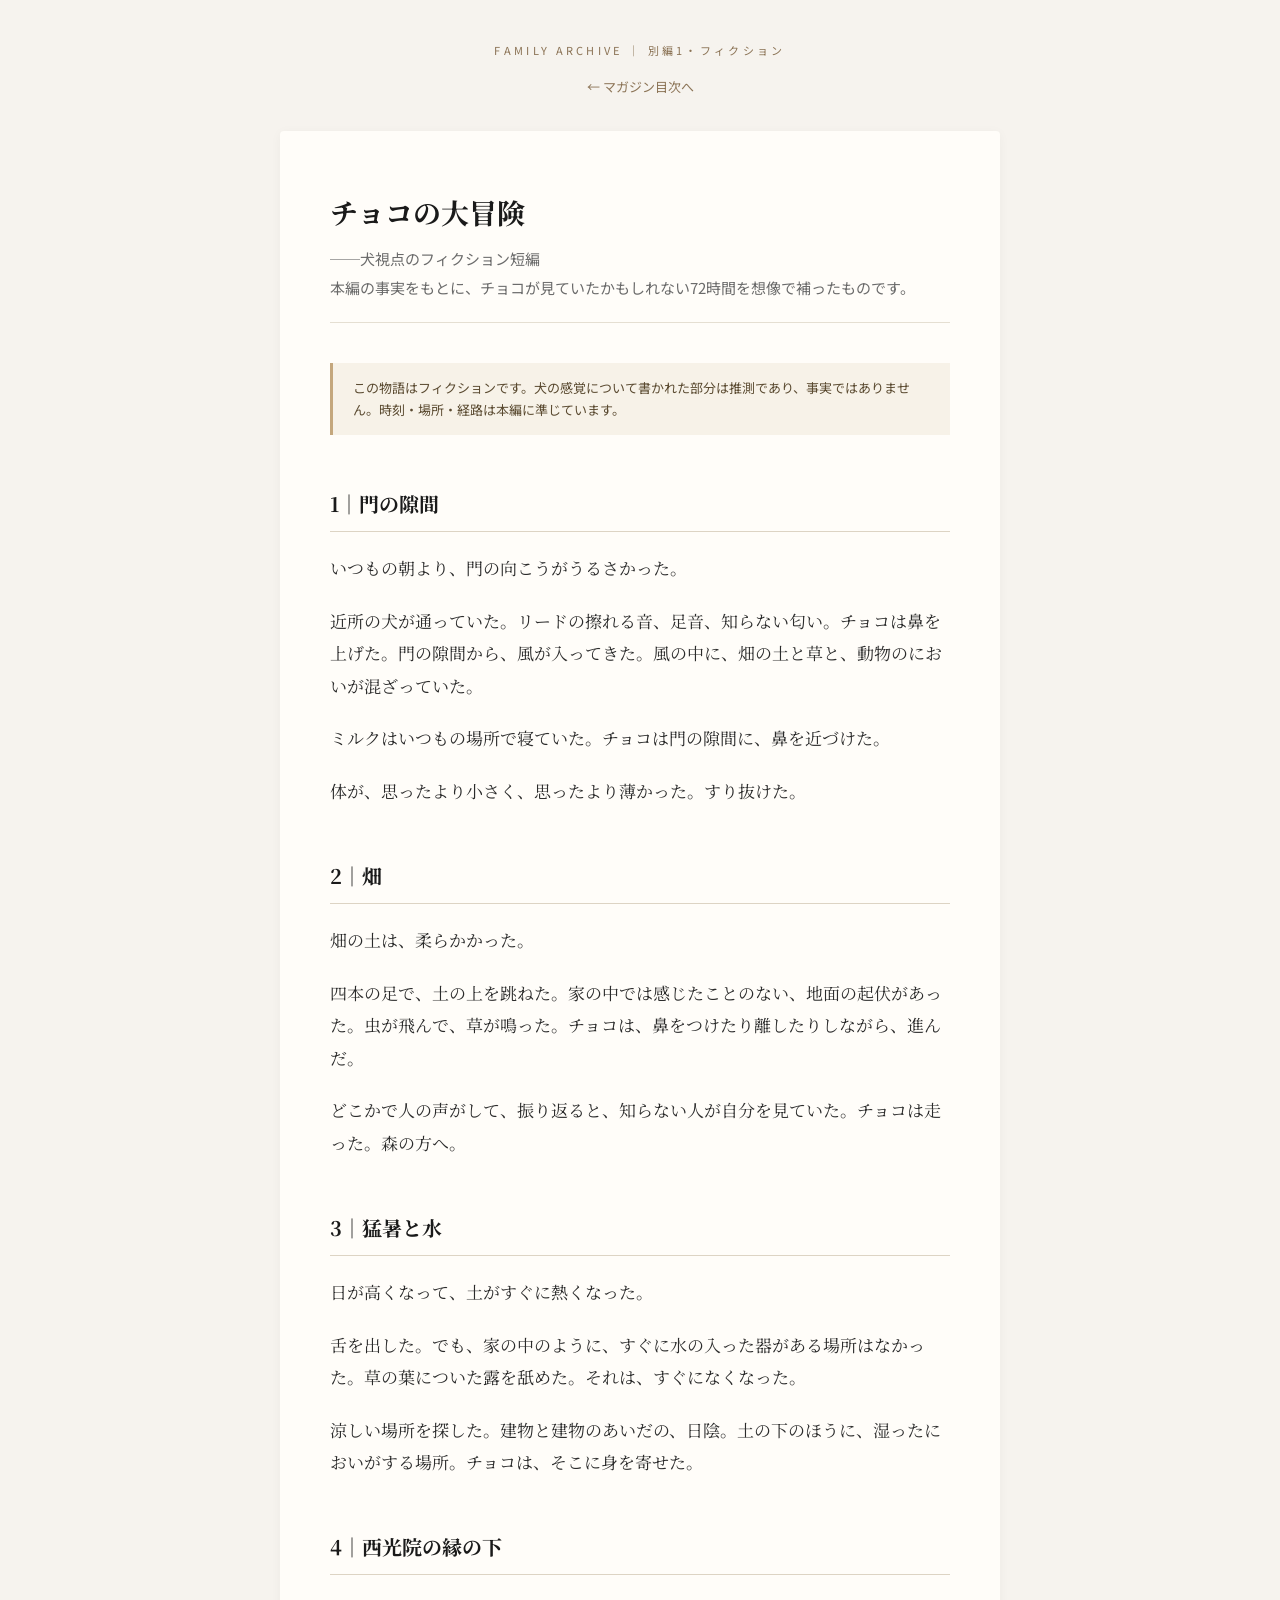
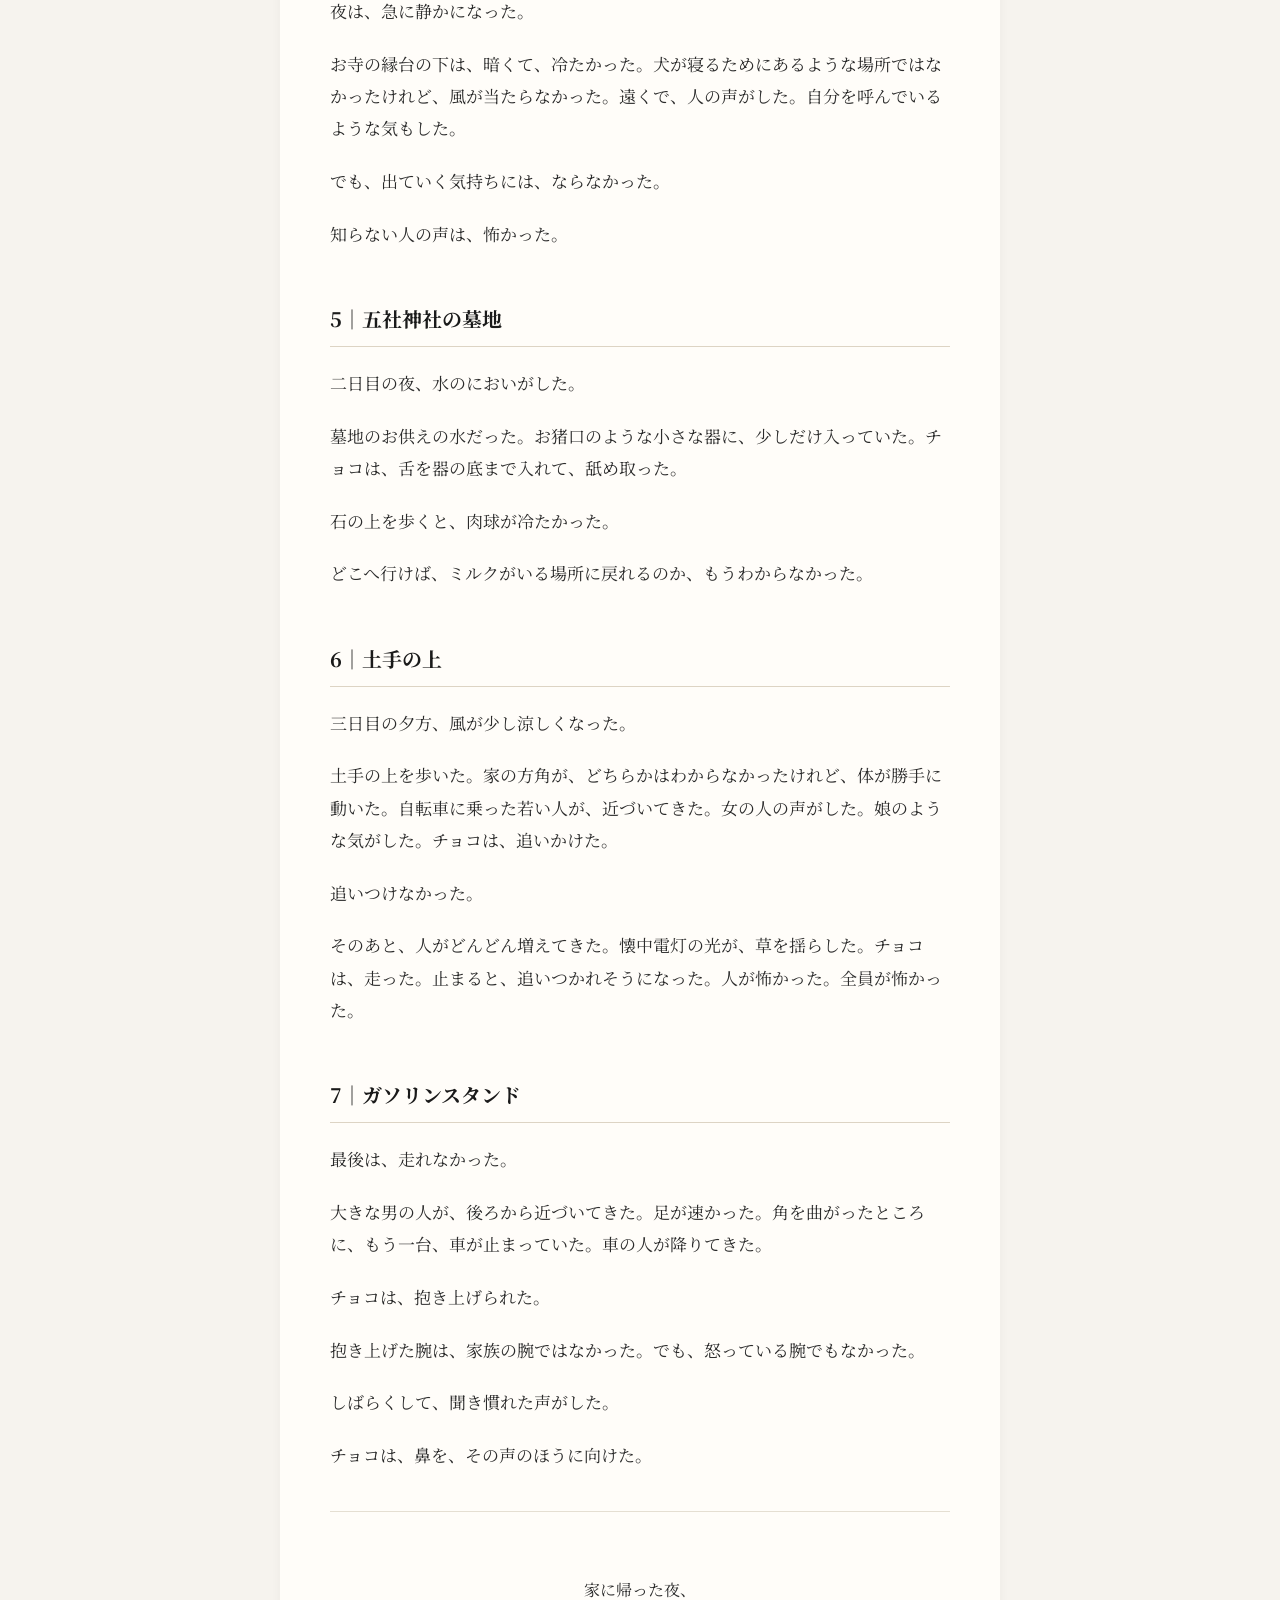
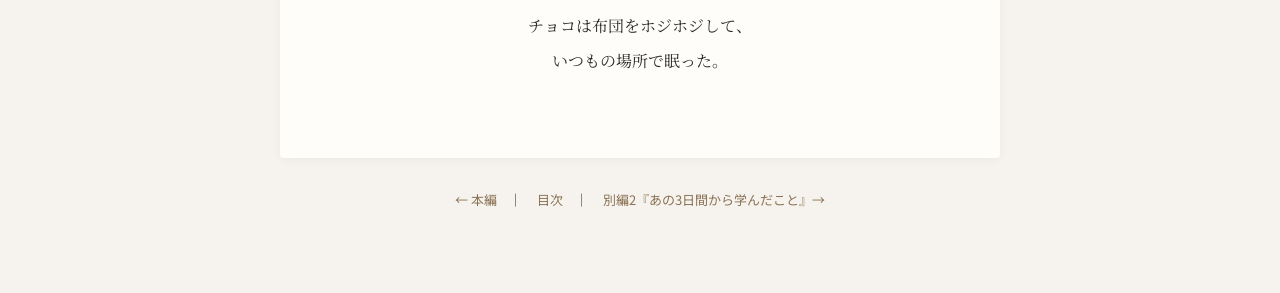
==== bouken.html @ 031d4447 "Initial: family archive site" ====
<!DOCTYPE html>
<html lang="ja">
<head>
<meta charset="UTF-8">
<meta name="viewport" content="width=device-width, initial-scale=1">
<meta name="robots" content="noindex, nofollow">
<title>別編1『チョコの大冒険』 | 家族限定アーカイブ</title>
<link rel="stylesheet" href="style.css">
</head>
<body>

<header class="site-header">
  <div class="tag">FAMILY ARCHIVE ｜ 別編1・フィクション</div>
  <a href="index.html">← マガジン目次へ</a>
</header>

<div class="container">
  <h1>チョコの大冒険</h1>
  <p class="subtitle">
    ──犬視点のフィクション短編<br>
    本編の事実をもとに、チョコが見ていたかもしれない72時間を想像で補ったものです。
  </p>

  <div class="note-box">
    この物語はフィクションです。犬の感覚について書かれた部分は推測であり、事実ではありません。時刻・場所・経路は本編に準じています。
  </div>

  <h2>1｜門の隙間</h2>
  <p>いつもの朝より、門の向こうがうるさかった。</p>
  <p>近所の犬が通っていた。リードの擦れる音、足音、知らない匂い。チョコは鼻を上げた。門の隙間から、風が入ってきた。風の中に、畑の土と草と、動物のにおいが混ざっていた。</p>
  <p>ミルクはいつもの場所で寝ていた。チョコは門の隙間に、鼻を近づけた。</p>
  <p>体が、思ったより小さく、思ったより薄かった。すり抜けた。</p>

  <h2>2｜畑</h2>
  <p>畑の土は、柔らかかった。</p>
  <p>四本の足で、土の上を跳ねた。家の中では感じたことのない、地面の起伏があった。虫が飛んで、草が鳴った。チョコは、鼻をつけたり離したりしながら、進んだ。</p>
  <p>どこかで人の声がして、振り返ると、知らない人が自分を見ていた。チョコは走った。森の方へ。</p>

  <h2>3｜猛暑と水</h2>
  <p>日が高くなって、土がすぐに熱くなった。</p>
  <p>舌を出した。でも、家の中のように、すぐに水の入った器がある場所はなかった。草の葉についた露を舐めた。それは、すぐになくなった。</p>
  <p>涼しい場所を探した。建物と建物のあいだの、日陰。土の下のほうに、湿ったにおいがする場所。チョコは、そこに身を寄せた。</p>

  <h2>4｜西光院の縁の下</h2>
  <p>夜は、急に静かになった。</p>
  <p>お寺の縁台の下は、暗くて、冷たかった。犬が寝るためにあるような場所ではなかったけれど、風が当たらなかった。遠くで、人の声がした。自分を呼んでいるような気もした。</p>
  <p>でも、出ていく気持ちには、ならなかった。</p>
  <p>知らない人の声は、怖かった。</p>

  <h2>5｜五社神社の墓地</h2>
  <p>二日目の夜、水のにおいがした。</p>
  <p>墓地のお供えの水だった。お猪口のような小さな器に、少しだけ入っていた。チョコは、舌を器の底まで入れて、舐め取った。</p>
  <p>石の上を歩くと、肉球が冷たかった。</p>
  <p>どこへ行けば、ミルクがいる場所に戻れるのか、もうわからなかった。</p>

  <h2>6｜土手の上</h2>
  <p>三日目の夕方、風が少し涼しくなった。</p>
  <p>土手の上を歩いた。家の方角が、どちらかはわからなかったけれど、体が勝手に動いた。自転車に乗った若い人が、近づいてきた。女の人の声がした。娘のような気がした。チョコは、追いかけた。</p>
  <p>追いつけなかった。</p>
  <p>そのあと、人がどんどん増えてきた。懐中電灯の光が、草を揺らした。チョコは、走った。止まると、追いつかれそうになった。人が怖かった。全員が怖かった。</p>

  <h2>7｜ガソリンスタンド</h2>
  <p>最後は、走れなかった。</p>
  <p>大きな男の人が、後ろから近づいてきた。足が速かった。角を曲がったところに、もう一台、車が止まっていた。車の人が降りてきた。</p>
  <p>チョコは、抱き上げられた。</p>
  <p>抱き上げた腕は、家族の腕ではなかった。でも、怒っている腕でもなかった。</p>
  <p>しばらくして、聞き慣れた声がした。</p>
  <p>チョコは、鼻を、その声のほうに向けた。</p>

  <hr>

  <div class="final-lines" style="font-size:16px; line-height:2.2;">
    家に帰った夜、<br>
    チョコは布団をホジホジして、<br>
    いつもの場所で眠った。
  </div>

</div>

<nav class="site-nav">
  <a href="honpen.html">← 本編</a>｜
  <a href="index.html">目次</a>｜
  <a href="kousatsu.html">別編2『あの3日間から学んだこと』→</a>
</nav>

</body>
</html>
---- style.css ----
/* チョコの72時間 - 家族限定サイト スタイル */
@import url('https://fonts.googleapis.com/css2?family=Noto+Serif+JP:wght@400;500;700&family=Noto+Sans+JP:wght@400;500&display=swap');

* { box-sizing: border-box; margin: 0; padding: 0; }

body {
  font-family: "Noto Serif JP", "游明朝", "Yu Mincho", "ヒラギノ明朝 ProN", serif;
  background: #f6f3ee;
  color: #2b2b2b;
  line-height: 1.9;
  font-size: 17px;
  padding: 40px 20px 80px;
}

.container {
  max-width: 720px;
  margin: 0 auto;
  background: #fffdf9;
  padding: 60px 50px;
  border-radius: 4px;
  box-shadow: 0 2px 12px rgba(0,0,0,0.04);
}

header.site-header {
  max-width: 720px;
  margin: 0 auto 30px;
  text-align: center;
}

header.site-header .tag {
  font-family: "Noto Sans JP", sans-serif;
  font-size: 11px;
  letter-spacing: 0.3em;
  color: #8b7355;
  margin-bottom: 8px;
}

header.site-header a {
  color: #8b7355;
  text-decoration: none;
  font-size: 13px;
  font-family: "Noto Sans JP", sans-serif;
}

h1 {
  font-size: 28px;
  font-weight: 700;
  line-height: 1.5;
  margin-bottom: 12px;
  color: #1a1a1a;
}

h1.site-title { font-size: 34px; margin-bottom: 20px; text-align: center; }

h2 {
  font-size: 20px;
  font-weight: 700;
  margin: 50px 0 20px;
  padding-bottom: 8px;
  border-bottom: 1px solid #ddd4c4;
  color: #1a1a1a;
}

h3 {
  font-size: 17px;
  font-weight: 700;
  margin: 30px 0 12px;
  color: #3a3a3a;
}

.subtitle {
  font-size: 15px;
  color: #6b6b6b;
  margin-bottom: 40px;
  padding-bottom: 20px;
  border-bottom: 1px solid #e5dfd2;
  font-family: "Noto Sans JP", sans-serif;
  font-weight: 400;
}

p { margin-bottom: 1.2em; }

blockquote {
  border-left: 3px solid #c4a77d;
  background: #f7f2e8;
  padding: 14px 20px;
  margin: 20px 0;
  font-family: "Noto Sans JP", sans-serif;
  font-size: 15px;
  line-height: 1.8;
  color: #3a3a3a;
}

blockquote p { margin-bottom: 0.4em; }
blockquote p:last-child { margin-bottom: 0; }

hr {
  border: none;
  border-top: 1px solid #e5dfd2;
  margin: 40px 0;
}

strong { color: #1a1a1a; }

table {
  width: 100%;
  border-collapse: collapse;
  margin: 20px 0;
  font-family: "Noto Sans JP", sans-serif;
  font-size: 14px;
}

th, td {
  padding: 10px 12px;
  border: 1px solid #e5dfd2;
  text-align: left;
  vertical-align: top;
}

th {
  background: #f1ebdd;
  font-weight: 500;
}

ul, ol { margin: 12px 0 20px 24px; }
li { margin-bottom: 6px; }

.meta {
  font-family: "Noto Sans JP", sans-serif;
  font-size: 13px;
  color: #8b7355;
  margin-bottom: 10px;
}

.time-marker {
  font-family: "Noto Sans JP", sans-serif;
  font-weight: 500;
  color: #5a4a30;
  margin-right: 8px;
}

.final-lines {
  text-align: center;
  margin: 60px 0 20px;
  font-size: 19px;
  line-height: 2.4;
  color: #2b2b2b;
}

nav.site-nav {
  max-width: 720px;
  margin: 30px auto 0;
  text-align: center;
  font-family: "Noto Sans JP", sans-serif;
  font-size: 13px;
}
nav.site-nav a {
  color: #8b7355;
  text-decoration: none;
  margin: 0 12px;
}
nav.site-nav a:hover { color: #5a4a30; text-decoration: underline; }

.toc-card {
  border: 1px solid #e5dfd2;
  padding: 24px 28px;
  margin: 20px 0;
  background: #fdfaf3;
  border-radius: 4px;
}
.toc-card h3 { margin-top: 0; }
.toc-card a {
  color: #2b2b2b;
  text-decoration: none;
  border-bottom: 1px dotted #c4a77d;
}
.toc-card a:hover { color: #5a4a30; }
.toc-card .toc-meta {
  font-family: "Noto Sans JP", sans-serif;
  font-size: 12px;
  color: #8b7355;
  margin-top: 6px;
}

.note-box {
  background: #f7f2e8;
  border-left: 3px solid #c4a77d;
  padding: 14px 20px;
  margin: 30px 0;
  font-family: "Noto Sans JP", sans-serif;
  font-size: 13px;
  color: #5a4a30;
  line-height: 1.7;
}

@media (max-width: 600px) {
  body { padding: 20px 10px 60px; font-size: 16px; }
  .container { padding: 30px 22px; }
  h1 { font-size: 23px; }
  h1.site-title { font-size: 26px; }
  h2 { font-size: 18px; }
  blockquote { padding: 12px 16px; font-size: 14px; }
  table { font-size: 13px; }
}

@media print {
  body { background: white; padding: 0; }
  .container { box-shadow: none; padding: 20px; }
  nav.site-nav, header.site-header { display: none; }
}
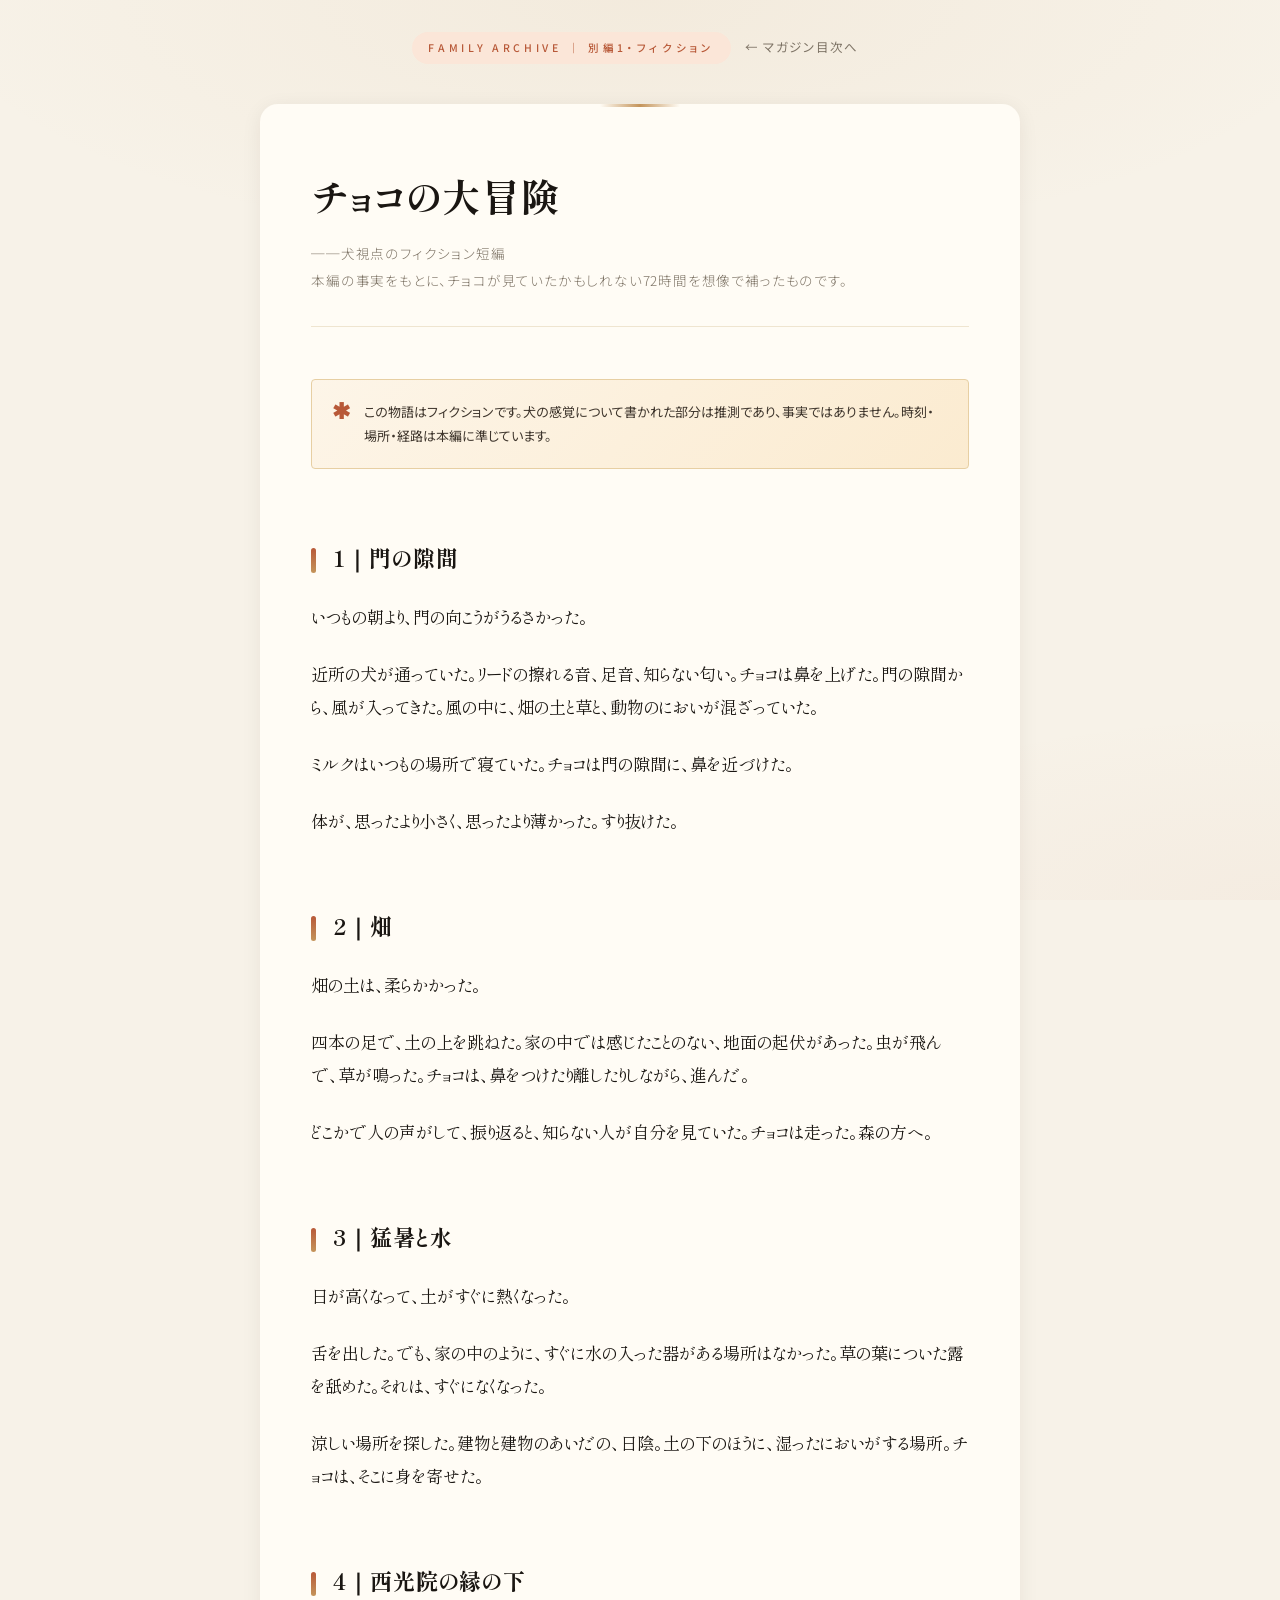
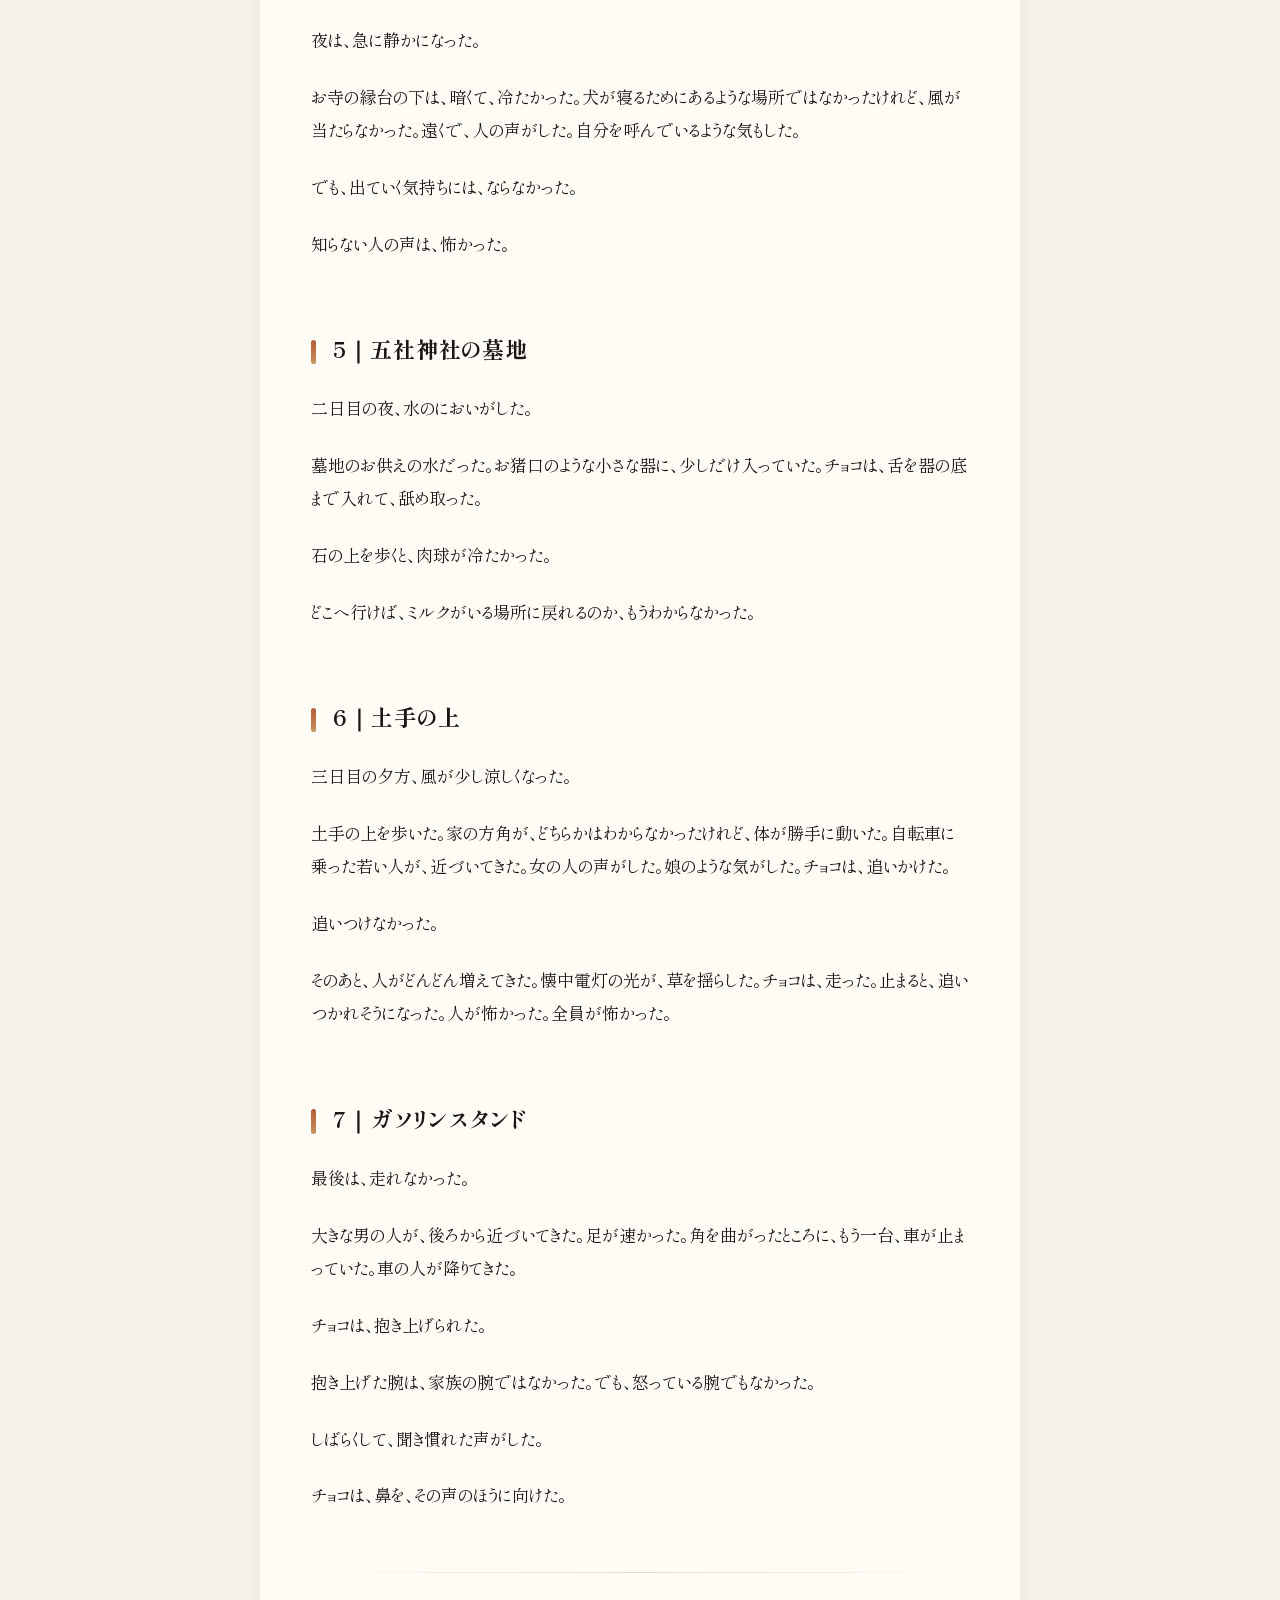
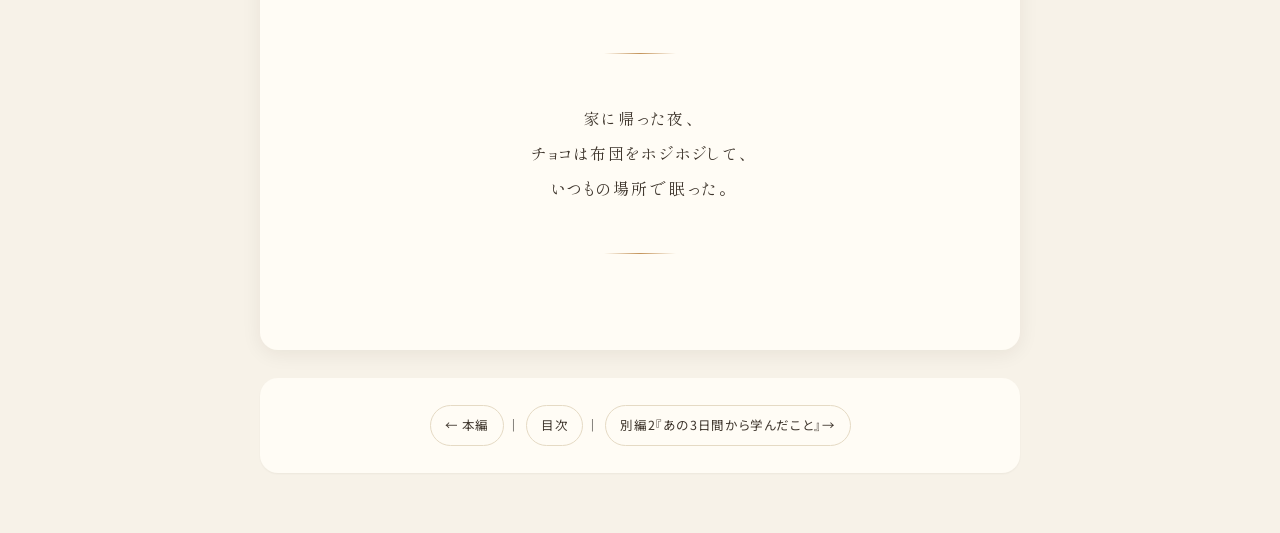
==== commit 0770da14: "Redesign: Dusk & Dawn theme with hero, stats strip, progress bar, scroll reveal" ====
--- a/bouken.html
+++ b/bouken.html
@@ -8,6 +8,8 @@
 <link rel="stylesheet" href="style.css">
 </head>
 <body>
+
+<div class="progress-bar"></div>
 
 <header class="site-header">
   <div class="tag">FAMILY ARCHIVE ｜ 別編1・フィクション</div>
@@ -83,5 +85,27 @@
   <a href="kousatsu.html">別編2『あの3日間から学んだこと』→</a>
 </nav>
 
+<button class="back-to-top" id="backToTop" aria-label="トップに戻る">↑</button>
+
+<script>
+(function(){
+  var targets = document.querySelectorAll('h2, h3, blockquote, .note-box, .final-lines');
+  targets.forEach(function(el){ el.classList.add('reveal'); });
+  if ('IntersectionObserver' in window) {
+    var io = new IntersectionObserver(function(entries){
+      entries.forEach(function(entry){
+        if (entry.isIntersecting) { entry.target.classList.add('visible'); io.unobserve(entry.target); }
+      });
+    }, { threshold: 0.1, rootMargin: '0px 0px -40px 0px' });
+    targets.forEach(function(el){ io.observe(el); });
+  } else { targets.forEach(function(el){ el.classList.add('visible'); }); }
+  var btn = document.getElementById('backToTop');
+  window.addEventListener('scroll', function(){
+    if (window.scrollY > 400) btn.classList.add('visible'); else btn.classList.remove('visible');
+  });
+  btn.addEventListener('click', function(){ window.scrollTo({ top: 0, behavior: 'smooth' }); });
+})();
+</script>
+
 </body>
 </html>
--- a/style.css
+++ b/style.css
@@ -1,210 +1,708 @@
-/* チョコの72時間 - 家族限定サイト スタイル */
-@import url('https://fonts.googleapis.com/css2?family=Noto+Serif+JP:wght@400;500;700&family=Noto+Sans+JP:wght@400;500&display=swap');
+/* =====================================================
+   チョコの72時間 ── Redesigned 2026
+   Concept: Dusk & Dawn (黄昏と夜明け)
+   Palette: Deep Night × Terracotta × Gold
+   ===================================================== */
+
+@import url('https://fonts.googleapis.com/css2?family=Shippori+Mincho:wght@400;500;600;700;800&family=Noto+Sans+JP:wght@300;400;500;700&family=JetBrains+Mono:wght@400;500&display=swap');
+
+:root {
+  /* Surface */
+  --bg: #f7f2e8;
+  --bg-alt: #ede2cc;
+  --paper: #fffcf5;
+  --paper-soft: #faf3e4;
+
+  /* Ink */
+  --ink: #1a1612;
+  --ink-soft: #3e352c;
+  --ink-muted: #7d7365;
+
+  /* Accent (terracotta sunset) */
+  --accent: #b85938;
+  --accent-deep: #8a3a1f;
+  --accent-soft: #fbe6d8;
+
+  /* Night (deep navy) */
+  --night: #1c2838;
+  --night-soft: #2a3a50;
+
+  /* Gold */
+  --gold: #c4945a;
+  --gold-light: #e7cfa3;
+  --gold-soft: #f3e4c5;
+
+  /* Lines */
+  --line: #e5dac4;
+  --line-soft: #efe5d0;
+
+  /* Shadow */
+  --shadow-sm: 0 1px 2px rgba(40, 30, 20, 0.05);
+  --shadow-md: 0 4px 20px rgba(40, 30, 20, 0.07);
+  --shadow-lg: 0 16px 48px rgba(40, 30, 20, 0.10);
+
+  /* Radius */
+  --radius-sm: 4px;
+  --radius-md: 10px;
+  --radius-lg: 18px;
+
+  /* Type */
+  --font-display: "Shippori Mincho", "游明朝", "Yu Mincho", "ヒラギノ明朝 ProN", serif;
+  --font-serif: "Shippori Mincho", "游明朝", "Yu Mincho", serif;
+  --font-sans: "Noto Sans JP", -apple-system, BlinkMacSystemFont, sans-serif;
+  --font-mono: "JetBrains Mono", ui-monospace, "Courier New", monospace;
+}
 
 * { box-sizing: border-box; margin: 0; padding: 0; }
+html { scroll-behavior: smooth; -webkit-text-size-adjust: 100%; }
 
 body {
-  font-family: "Noto Serif JP", "游明朝", "Yu Mincho", "ヒラギノ明朝 ProN", serif;
-  background: #f6f3ee;
-  color: #2b2b2b;
+  font-family: var(--font-serif);
+  background: var(--bg);
+  background-image:
+    radial-gradient(ellipse 80% 40% at 50% 0%, rgba(196, 148, 90, 0.08), transparent 70%),
+    radial-gradient(ellipse 60% 30% at 100% 100%, rgba(184, 89, 56, 0.04), transparent 70%);
+  background-attachment: fixed;
+  color: var(--ink);
+  line-height: 1.95;
+  font-size: clamp(15.5px, 0.3vw + 0.9rem, 17px);
+  font-feature-settings: "palt";
+  text-rendering: optimizeLegibility;
+  -webkit-font-smoothing: antialiased;
+  min-height: 100vh;
+}
+
+/* ==========================================
+   Scroll Progress Bar (CSS-only, modern browsers)
+   ========================================== */
+.progress-bar {
+  position: fixed; top: 0; left: 0; right: 0;
+  height: 3px;
+  background: linear-gradient(90deg, var(--gold), var(--accent), var(--accent-deep));
+  transform-origin: left center;
+  transform: scaleX(0);
+  z-index: 200;
+  animation: scroll-progress linear;
+  animation-timeline: scroll(root);
+}
+@keyframes scroll-progress { to { transform: scaleX(1); } }
+
+/* ==========================================
+   Site Header
+   ========================================== */
+header.site-header {
+  max-width: 760px;
+  margin: 0 auto;
+  padding: 28px 24px 0;
+  text-align: center;
+}
+header.site-header .tag {
+  display: inline-block;
+  font-family: var(--font-sans);
+  font-size: 10.5px;
+  letter-spacing: 0.35em;
+  color: var(--accent);
+  padding: 6px 16px;
+  background: var(--accent-soft);
+  border-radius: 100px;
+  margin-bottom: 12px;
+  font-weight: 500;
+  text-transform: uppercase;
+}
+header.site-header a {
+  display: inline-block;
+  color: var(--ink-muted);
+  text-decoration: none;
+  font-size: 12.5px;
+  font-family: var(--font-sans);
+  letter-spacing: 0.08em;
+  transition: color 0.2s;
+  padding: 4px 10px;
+}
+header.site-header a:hover { color: var(--accent); }
+
+/* ==========================================
+   Container
+   ========================================== */
+.container {
+  max-width: 760px;
+  margin: 28px auto;
+  background: var(--paper);
+  padding: clamp(32px, 5vw, 72px) clamp(22px, 4vw, 56px);
+  border-radius: var(--radius-lg);
+  box-shadow: var(--shadow-md);
+  position: relative;
+}
+.container::before {
+  content: "";
+  position: absolute;
+  top: 0; left: 50%; transform: translateX(-50%);
+  width: 80px; height: 3px;
+  background: linear-gradient(90deg, transparent, var(--gold), transparent);
+}
+
+/* ==========================================
+   Headings
+   ========================================== */
+h1 {
+  font-family: var(--font-display);
+  font-size: clamp(26px, 3vw + 0.5rem, 38px);
+  font-weight: 700;
+  line-height: 1.45;
+  letter-spacing: 0.04em;
+  margin-bottom: 16px;
+  color: var(--ink);
+}
+h1.site-title {
+  font-size: clamp(32px, 5vw, 52px);
+  text-align: center;
+  margin-bottom: 28px;
+  font-weight: 800;
+  letter-spacing: 0.08em;
+  background: linear-gradient(135deg, var(--ink) 0%, var(--accent-deep) 80%, var(--accent) 100%);
+  -webkit-background-clip: text;
+  background-clip: text;
+  color: transparent;
+}
+
+h2 {
+  font-family: var(--font-display);
+  font-size: clamp(18.5px, 1.2vw + 0.6rem, 22px);
+  font-weight: 700;
+  margin: 72px 0 26px;
+  color: var(--ink);
+  position: relative;
+  padding-left: 22px;
+  letter-spacing: 0.04em;
+  line-height: 1.5;
+}
+h2::before {
+  content: "";
+  position: absolute;
+  left: 0; top: 0.35em;
+  width: 5px; height: 1.1em;
+  background: linear-gradient(180deg, var(--accent), var(--gold));
+  border-radius: 3px;
+}
+
+h3 {
+  font-family: var(--font-display);
+  font-size: clamp(15.5px, 0.7vw + 0.5rem, 17.5px);
+  font-weight: 700;
+  margin: 40px 0 14px;
+  color: var(--ink-soft);
+  letter-spacing: 0.03em;
+}
+
+.subtitle {
+  font-family: var(--font-sans);
+  font-size: 13.5px;
+  color: var(--ink-muted);
+  margin-bottom: 52px;
+  padding-bottom: 32px;
+  border-bottom: 1px solid var(--line-soft);
+  font-weight: 300;
+  line-height: 2;
+  letter-spacing: 0.06em;
+}
+
+/* ==========================================
+   Paragraphs & Text
+   ========================================== */
+p { margin-bottom: 1.4em; }
+
+strong {
+  color: var(--ink);
+  font-weight: 700;
+  background: linear-gradient(180deg, transparent 62%, rgba(212, 148, 90, 0.32) 62%);
+  padding: 0 1px;
+}
+
+em { font-style: normal; color: var(--accent-deep); font-weight: 500; }
+
+a { color: var(--accent); transition: color 0.2s; }
+a:hover { color: var(--accent-deep); }
+
+/* ==========================================
+   Blockquotes (LINE-style)
+   ========================================== */
+blockquote {
+  position: relative;
+  background: var(--paper-soft);
+  border-left: 3px solid var(--gold);
+  border-radius: 0 var(--radius-sm) var(--radius-sm) 0;
+  padding: 18px 22px 18px 26px;
+  margin: 26px 0;
+  font-family: var(--font-sans);
+  font-size: 13.5px;
   line-height: 1.9;
-  font-size: 17px;
-  padding: 40px 20px 80px;
-}
-
-.container {
-  max-width: 720px;
-  margin: 0 auto;
-  background: #fffdf9;
-  padding: 60px 50px;
-  border-radius: 4px;
-  box-shadow: 0 2px 12px rgba(0,0,0,0.04);
-}
-
-header.site-header {
-  max-width: 720px;
-  margin: 0 auto 30px;
-  text-align: center;
-}
-
-header.site-header .tag {
-  font-family: "Noto Sans JP", sans-serif;
-  font-size: 11px;
-  letter-spacing: 0.3em;
-  color: #8b7355;
-  margin-bottom: 8px;
-}
-
-header.site-header a {
-  color: #8b7355;
-  text-decoration: none;
-  font-size: 13px;
-  font-family: "Noto Sans JP", sans-serif;
-}
-
-h1 {
-  font-size: 28px;
-  font-weight: 700;
-  line-height: 1.5;
-  margin-bottom: 12px;
-  color: #1a1a1a;
-}
-
-h1.site-title { font-size: 34px; margin-bottom: 20px; text-align: center; }
-
-h2 {
-  font-size: 20px;
-  font-weight: 700;
-  margin: 50px 0 20px;
-  padding-bottom: 8px;
-  border-bottom: 1px solid #ddd4c4;
-  color: #1a1a1a;
-}
-
-h3 {
-  font-size: 17px;
-  font-weight: 700;
-  margin: 30px 0 12px;
-  color: #3a3a3a;
-}
-
-.subtitle {
-  font-size: 15px;
-  color: #6b6b6b;
-  margin-bottom: 40px;
-  padding-bottom: 20px;
-  border-bottom: 1px solid #e5dfd2;
-  font-family: "Noto Sans JP", sans-serif;
-  font-weight: 400;
-}
-
-p { margin-bottom: 1.2em; }
-
-blockquote {
-  border-left: 3px solid #c4a77d;
-  background: #f7f2e8;
-  padding: 14px 20px;
-  margin: 20px 0;
-  font-family: "Noto Sans JP", sans-serif;
-  font-size: 15px;
-  line-height: 1.8;
-  color: #3a3a3a;
-}
-
-blockquote p { margin-bottom: 0.4em; }
+  color: var(--ink-soft);
+  box-shadow: var(--shadow-sm);
+}
+blockquote::before {
+  content: "";
+  position: absolute;
+  left: -3px; top: -1px; bottom: -1px;
+  width: 3px;
+  background: linear-gradient(180deg, var(--accent) 0%, var(--gold) 50%, var(--gold) 100%);
+}
+blockquote p { margin-bottom: 0.5em; }
 blockquote p:last-child { margin-bottom: 0; }
 
+/* Time markers */
+.time-marker {
+  display: inline-block;
+  font-family: var(--font-mono);
+  font-weight: 500;
+  font-size: 0.82em;
+  color: var(--accent-deep);
+  background: var(--accent-soft);
+  padding: 2px 9px;
+  border-radius: 3px;
+  margin-right: 10px;
+  letter-spacing: 0.04em;
+  vertical-align: 0.1em;
+}
+
+/* ==========================================
+   HR
+   ========================================== */
 hr {
   border: none;
-  border-top: 1px solid #e5dfd2;
-  margin: 40px 0;
-}
-
-strong { color: #1a1a1a; }
-
+  height: 1px;
+  background: linear-gradient(90deg, transparent, var(--line), transparent);
+  margin: 60px 0;
+}
+
+/* ==========================================
+   Tables
+   ========================================== */
 table {
   width: 100%;
-  border-collapse: collapse;
-  margin: 20px 0;
-  font-family: "Noto Sans JP", sans-serif;
-  font-size: 14px;
-}
-
+  border-collapse: separate;
+  border-spacing: 0;
+  margin: 28px 0;
+  font-family: var(--font-sans);
+  font-size: 13px;
+  border-radius: var(--radius-sm);
+  overflow: hidden;
+  box-shadow: var(--shadow-sm);
+  background: var(--paper);
+}
 th, td {
-  padding: 10px 12px;
-  border: 1px solid #e5dfd2;
+  padding: 12px 14px;
+  border-bottom: 1px solid var(--line-soft);
   text-align: left;
   vertical-align: top;
-}
-
+  line-height: 1.75;
+}
 th {
-  background: #f1ebdd;
+  background: var(--bg-alt);
+  font-weight: 600;
+  color: var(--ink-soft);
+  font-size: 12px;
+  letter-spacing: 0.05em;
+}
+tr:last-child td { border-bottom: none; }
+
+ul, ol { margin: 14px 0 24px 1.5em; }
+li { margin-bottom: 8px; }
+
+/* ==========================================
+   Meta boxes
+   ========================================== */
+.meta {
+  font-family: var(--font-sans);
+  font-size: 12.5px;
+  color: var(--ink-soft);
+  margin-bottom: 28px;
+  padding: 14px 18px;
+  background: var(--paper-soft);
+  border-radius: var(--radius-sm);
+  border-left: 3px solid var(--gold);
+  letter-spacing: 0.04em;
+  line-height: 1.8;
+}
+
+/* ==========================================
+   Final lines (余韻)
+   ========================================== */
+.final-lines {
+  font-family: var(--font-display);
+  text-align: center;
+  margin: 80px 0 32px;
+  font-size: clamp(16px, 1vw + 0.5rem, 20px);
+  line-height: 2.6;
+  color: var(--ink-soft);
+  letter-spacing: 0.14em;
+  position: relative;
+  padding: 48px 0;
+}
+.final-lines::before, .final-lines::after {
+  content: "";
+  position: absolute;
+  left: 50%; transform: translateX(-50%);
+  width: 72px; height: 1px;
+  background: linear-gradient(90deg, transparent, var(--gold), transparent);
+}
+.final-lines::before { top: 0; }
+.final-lines::after { bottom: 0; }
+
+/* ==========================================
+   Site nav footer
+   ========================================== */
+nav.site-nav {
+  max-width: 760px;
+  margin: 24px auto 60px;
+  padding: 24px;
+  text-align: center;
+  font-family: var(--font-sans);
+  font-size: 12.5px;
+  background: var(--paper);
+  border-radius: var(--radius-lg);
+  box-shadow: var(--shadow-sm);
+}
+nav.site-nav a {
+  display: inline-block;
+  color: var(--ink-soft);
+  text-decoration: none;
+  padding: 7px 14px;
+  margin: 3px;
+  border-radius: 100px;
+  transition: all 0.2s ease;
+  letter-spacing: 0.05em;
+  border: 1px solid var(--line);
+  background: var(--paper);
+}
+nav.site-nav a:hover {
+  background: var(--accent);
+  color: white;
+  border-color: var(--accent);
+  transform: translateY(-1px);
+  box-shadow: 0 4px 12px rgba(184, 89, 56, 0.2);
+}
+
+/* ==========================================
+   TOC cards
+   ========================================== */
+.toc-card {
+  position: relative;
+  border: 1px solid var(--line);
+  padding: 28px 32px;
+  margin: 20px 0;
+  background: var(--paper);
+  border-radius: var(--radius-md);
+  transition: all 0.3s ease;
+  box-shadow: var(--shadow-sm);
+  overflow: hidden;
+}
+.toc-card::before {
+  content: "";
+  position: absolute;
+  left: 0; top: 20%; bottom: 20%;
+  width: 3px;
+  background: var(--gold);
+  border-radius: 0 3px 3px 0;
+  opacity: 0.5;
+  transition: all 0.3s ease;
+}
+.toc-card:hover {
+  transform: translateY(-3px);
+  box-shadow: var(--shadow-md);
+  border-color: var(--gold-light);
+}
+.toc-card:hover::before {
+  opacity: 1; top: 5%; bottom: 5%;
+  background: linear-gradient(180deg, var(--accent), var(--gold));
+  width: 4px;
+}
+.toc-card h3 {
+  margin-top: 0; margin-bottom: 12px;
+  font-size: clamp(16px, 1vw + 0.4rem, 18px);
+  font-weight: 700;
+}
+.toc-card a {
+  color: var(--ink);
+  text-decoration: none;
+  transition: color 0.2s;
+}
+.toc-card:hover a { color: var(--accent-deep); }
+.toc-card p { font-size: 14px; line-height: 1.85; color: var(--ink-soft); margin: 0; }
+.toc-card .toc-meta {
+  display: inline-block;
+  font-family: var(--font-sans);
+  font-size: 10.5px;
+  color: var(--ink-muted);
+  margin-top: 14px;
+  padding: 4px 12px;
+  background: var(--bg-alt);
+  border-radius: 100px;
+  letter-spacing: 0.15em;
   font-weight: 500;
 }
 
-ul, ol { margin: 12px 0 20px 24px; }
-li { margin-bottom: 6px; }
-
-.meta {
-  font-family: "Noto Sans JP", sans-serif;
+/* Featured card */
+.toc-card.featured {
+  background: linear-gradient(135deg, #fff4e3 0%, #ffe4c2 60%, #f8d7a8 100%);
+  border: 1px solid var(--gold);
+  padding: 34px 38px;
+  box-shadow: 0 8px 32px rgba(184, 89, 56, 0.15);
+}
+.toc-card.featured::before {
+  background: linear-gradient(180deg, var(--accent), var(--accent-deep));
+  opacity: 1;
+  width: 5px;
+  top: 0; bottom: 0;
+  border-radius: 0;
+}
+.toc-card.featured h3 {
+  font-size: clamp(18px, 1.3vw + 0.4rem, 20px);
+  color: var(--accent-deep);
+}
+.toc-card.featured .toc-meta {
+  background: var(--accent);
+  color: white;
+  font-weight: 500;
+}
+.toc-card.featured:hover {
+  transform: translateY(-4px);
+  box-shadow: 0 16px 48px rgba(184, 89, 56, 0.22);
+}
+
+/* ==========================================
+   Note box
+   ========================================== */
+.note-box {
+  background: linear-gradient(135deg, #fdf5e8 0%, #fbebd0 100%);
+  border: 1px solid var(--gold-light);
+  padding: 20px 24px 20px 52px;
+  margin: 36px 0;
+  font-family: var(--font-sans);
   font-size: 13px;
-  color: #8b7355;
-  margin-bottom: 10px;
-}
-
-.time-marker {
-  font-family: "Noto Sans JP", sans-serif;
+  color: var(--ink-soft);
+  line-height: 1.85;
+  border-radius: var(--radius-sm);
+  position: relative;
+}
+.note-box::before {
+  content: "✱";
+  position: absolute;
+  left: 20px; top: 18px;
+  color: var(--accent);
+  font-size: 22px;
+  font-weight: 700;
+  line-height: 1;
+}
+
+/* ==========================================
+   HERO (landing page)
+   ========================================== */
+.hero {
+  position: relative;
+  margin: 0 auto;
+  max-width: 1200px;
+  padding: clamp(70px, 12vw, 140px) clamp(24px, 5vw, 80px) clamp(90px, 14vw, 160px);
+  text-align: center;
+  overflow: hidden;
+  border-radius: 0 0 var(--radius-lg) var(--radius-lg);
+  background:
+    radial-gradient(ellipse at 30% 20%, rgba(212, 148, 90, 0.22), transparent 55%),
+    radial-gradient(ellipse at 80% 75%, rgba(184, 89, 56, 0.18), transparent 55%),
+    linear-gradient(135deg, #141d2c 0%, #1c2838 45%, #2a3a50 100%);
+  color: #f4e8d5;
+}
+.hero::before {
+  content: "";
+  position: absolute;
+  inset: 0;
+  background-image:
+    radial-gradient(1.5px 1.5px at 20% 30%, rgba(255, 220, 170, 0.25), transparent),
+    radial-gradient(1px 1px at 60% 50%, rgba(255, 220, 170, 0.18), transparent),
+    radial-gradient(1.2px 1.2px at 80% 20%, rgba(255, 220, 170, 0.22), transparent),
+    radial-gradient(1px 1px at 30% 70%, rgba(255, 220, 170, 0.15), transparent),
+    radial-gradient(1.3px 1.3px at 90% 60%, rgba(255, 220, 170, 0.2), transparent);
+  pointer-events: none;
+  opacity: 0.8;
+}
+.hero::after {
+  content: "";
+  position: absolute;
+  bottom: 0; left: 0; right: 0;
+  height: 80px;
+  background: linear-gradient(180deg, transparent, rgba(247, 242, 232, 0.4));
+  pointer-events: none;
+}
+.hero .hero-tag {
+  display: inline-block;
+  font-family: var(--font-sans);
+  font-size: 10.5px;
+  letter-spacing: 0.45em;
+  color: var(--gold-light);
+  padding: 7px 20px;
+  border: 1px solid rgba(231, 207, 163, 0.35);
+  border-radius: 100px;
+  margin-bottom: 32px;
+  font-weight: 400;
+  backdrop-filter: blur(4px);
+  position: relative;
+  z-index: 1;
+}
+.hero h1 {
+  font-family: var(--font-display);
+  font-size: clamp(38px, 6.5vw, 72px);
+  font-weight: 800;
+  letter-spacing: 0.1em;
+  line-height: 1.3;
+  margin-bottom: 24px;
+  background: linear-gradient(135deg, #fffaf0 0%, #f4d58d 50%, #c4945a 100%);
+  -webkit-background-clip: text;
+  background-clip: text;
+  color: transparent;
+  position: relative;
+  z-index: 1;
+}
+.hero p.hero-sub {
+  font-family: var(--font-serif);
+  font-size: clamp(14px, 0.5vw + 0.7rem, 16.5px);
+  color: #d8c7a8;
+  line-height: 2.1;
+  max-width: 560px;
+  margin: 0 auto 36px;
+  letter-spacing: 0.1em;
+  position: relative;
+  z-index: 1;
+}
+.hero .hero-date {
+  display: inline-block;
+  font-family: var(--font-mono);
+  font-size: 11.5px;
+  color: var(--gold-light);
+  letter-spacing: 0.3em;
+  opacity: 0.8;
+  padding: 6px 14px;
+  border-top: 1px solid rgba(231, 207, 163, 0.2);
+  border-bottom: 1px solid rgba(231, 207, 163, 0.2);
+  position: relative;
+  z-index: 1;
+}
+
+/* ==========================================
+   Stats strip
+   ========================================== */
+.stats-strip {
+  max-width: 760px;
+  margin: -56px auto 32px;
+  padding: 32px 24px;
+  background: var(--paper);
+  border-radius: var(--radius-lg);
+  box-shadow: var(--shadow-lg);
+  display: grid;
+  grid-template-columns: repeat(3, 1fr);
+  gap: 20px;
+  position: relative;
+  z-index: 3;
+}
+.stat { text-align: center; position: relative; }
+.stat:not(:last-child)::after {
+  content: "";
+  position: absolute;
+  right: -10px; top: 10%; bottom: 10%;
+  width: 1px;
+  background: linear-gradient(180deg, transparent, var(--line), transparent);
+}
+.stat .stat-num {
+  display: block;
+  font-family: var(--font-display);
+  font-size: clamp(28px, 3vw + 0.6rem, 44px);
+  font-weight: 800;
+  color: var(--accent-deep);
+  line-height: 1;
+  margin-bottom: 8px;
+  letter-spacing: 0.02em;
+}
+.stat .stat-num-unit {
+  font-size: 0.55em;
+  color: var(--ink-muted);
   font-weight: 500;
-  color: #5a4a30;
-  margin-right: 8px;
-}
-
-.final-lines {
-  text-align: center;
-  margin: 60px 0 20px;
-  font-size: 19px;
-  line-height: 2.4;
-  color: #2b2b2b;
-}
-
-nav.site-nav {
-  max-width: 720px;
-  margin: 30px auto 0;
-  text-align: center;
-  font-family: "Noto Sans JP", sans-serif;
-  font-size: 13px;
-}
-nav.site-nav a {
-  color: #8b7355;
-  text-decoration: none;
-  margin: 0 12px;
-}
-nav.site-nav a:hover { color: #5a4a30; text-decoration: underline; }
-
-.toc-card {
-  border: 1px solid #e5dfd2;
-  padding: 24px 28px;
-  margin: 20px 0;
-  background: #fdfaf3;
-  border-radius: 4px;
-}
-.toc-card h3 { margin-top: 0; }
-.toc-card a {
-  color: #2b2b2b;
-  text-decoration: none;
-  border-bottom: 1px dotted #c4a77d;
-}
-.toc-card a:hover { color: #5a4a30; }
-.toc-card .toc-meta {
-  font-family: "Noto Sans JP", sans-serif;
-  font-size: 12px;
-  color: #8b7355;
-  margin-top: 6px;
-}
-
-.note-box {
-  background: #f7f2e8;
-  border-left: 3px solid #c4a77d;
-  padding: 14px 20px;
-  margin: 30px 0;
-  font-family: "Noto Sans JP", sans-serif;
-  font-size: 13px;
-  color: #5a4a30;
-  line-height: 1.7;
-}
-
-@media (max-width: 600px) {
-  body { padding: 20px 10px 60px; font-size: 16px; }
-  .container { padding: 30px 22px; }
-  h1 { font-size: 23px; }
-  h1.site-title { font-size: 26px; }
-  h2 { font-size: 18px; }
-  blockquote { padding: 12px 16px; font-size: 14px; }
-  table { font-size: 13px; }
+  margin-left: 2px;
+}
+.stat .stat-label {
+  font-family: var(--font-sans);
+  font-size: 10.5px;
+  color: var(--ink-muted);
+  letter-spacing: 0.3em;
+  text-transform: uppercase;
+  font-weight: 500;
+}
+
+/* ==========================================
+   Scroll reveal
+   ========================================== */
+.reveal {
+  opacity: 0;
+  transform: translateY(24px);
+  transition: opacity 0.9s ease, transform 0.9s cubic-bezier(0.16, 1, 0.3, 1);
+}
+.reveal.visible {
+  opacity: 1;
+  transform: translateY(0);
+}
+
+/* ==========================================
+   Back to top
+   ========================================== */
+.back-to-top {
+  position: fixed;
+  right: 24px; bottom: 24px;
+  width: 46px; height: 46px;
+  background: linear-gradient(135deg, var(--accent), var(--accent-deep));
+  color: white;
+  border: none;
+  border-radius: 50%;
+  cursor: pointer;
+  display: flex;
+  align-items: center;
+  justify-content: center;
+  box-shadow: 0 6px 20px rgba(184, 89, 56, 0.35);
+  opacity: 0;
+  transform: translateY(20px);
+  transition: all 0.3s ease;
+  z-index: 50;
+  font-size: 18px;
+}
+.back-to-top.visible { opacity: 1; transform: translateY(0); }
+.back-to-top:hover {
+  transform: translateY(-3px);
+  box-shadow: 0 10px 28px rgba(184, 89, 56, 0.45);
+}
+
+/* ==========================================
+   Responsive
+   ========================================== */
+@media (max-width: 700px) {
+  .container { margin: 16px 12px; padding: 28px 22px; border-radius: var(--radius-md); }
+  header.site-header { padding: 20px 16px 0; }
+  .hero { border-radius: 0; padding: 54px 20px 76px; }
+  .hero h1 { letter-spacing: 0.06em; }
+  .stats-strip {
+    grid-template-columns: repeat(3, 1fr);
+    gap: 8px; padding: 20px 10px;
+    margin: -36px 12px 24px;
+    border-radius: var(--radius-md);
+  }
+  .stat .stat-num { font-size: 22px; }
+  .stat .stat-label { font-size: 9px; letter-spacing: 0.15em; }
+  h2 { margin: 48px 0 20px; }
+  nav.site-nav { margin: 16px 12px 40px; padding: 16px; border-radius: var(--radius-md); }
+  nav.site-nav a { margin: 3px 2px; padding: 5px 10px; font-size: 11.5px; }
+  .toc-card { padding: 22px 24px; }
+  .toc-card.featured { padding: 26px 26px; }
+  .back-to-top { right: 16px; bottom: 16px; width: 42px; height: 42px; }
 }
 
 @media print {
-  body { background: white; padding: 0; }
-  .container { box-shadow: none; padding: 20px; }
-  nav.site-nav, header.site-header { display: none; }
-}
+  body { background: white; }
+  .container { box-shadow: none; padding: 20px; border-radius: 0; }
+  nav.site-nav, header.site-header, .progress-bar, .back-to-top, .hero, .stats-strip { display: none; }
+  .toc-card { break-inside: avoid; }
+}
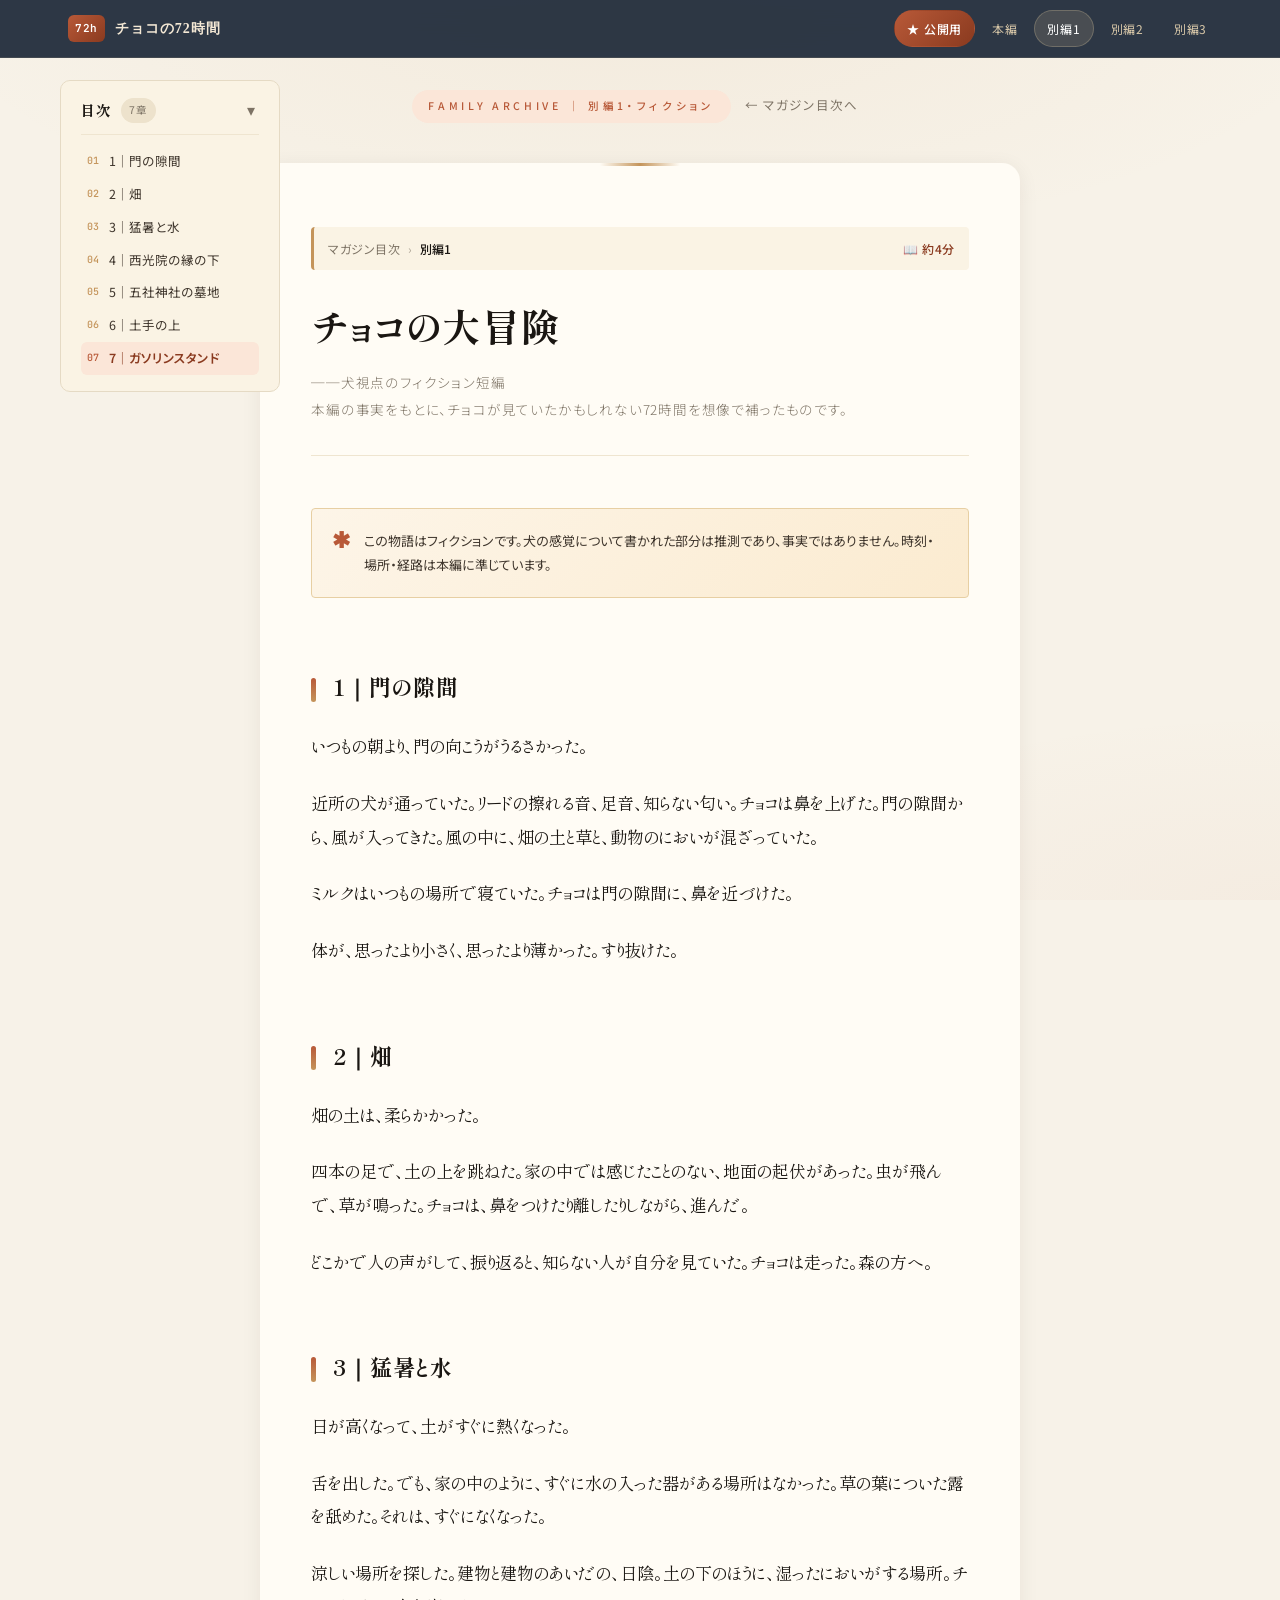
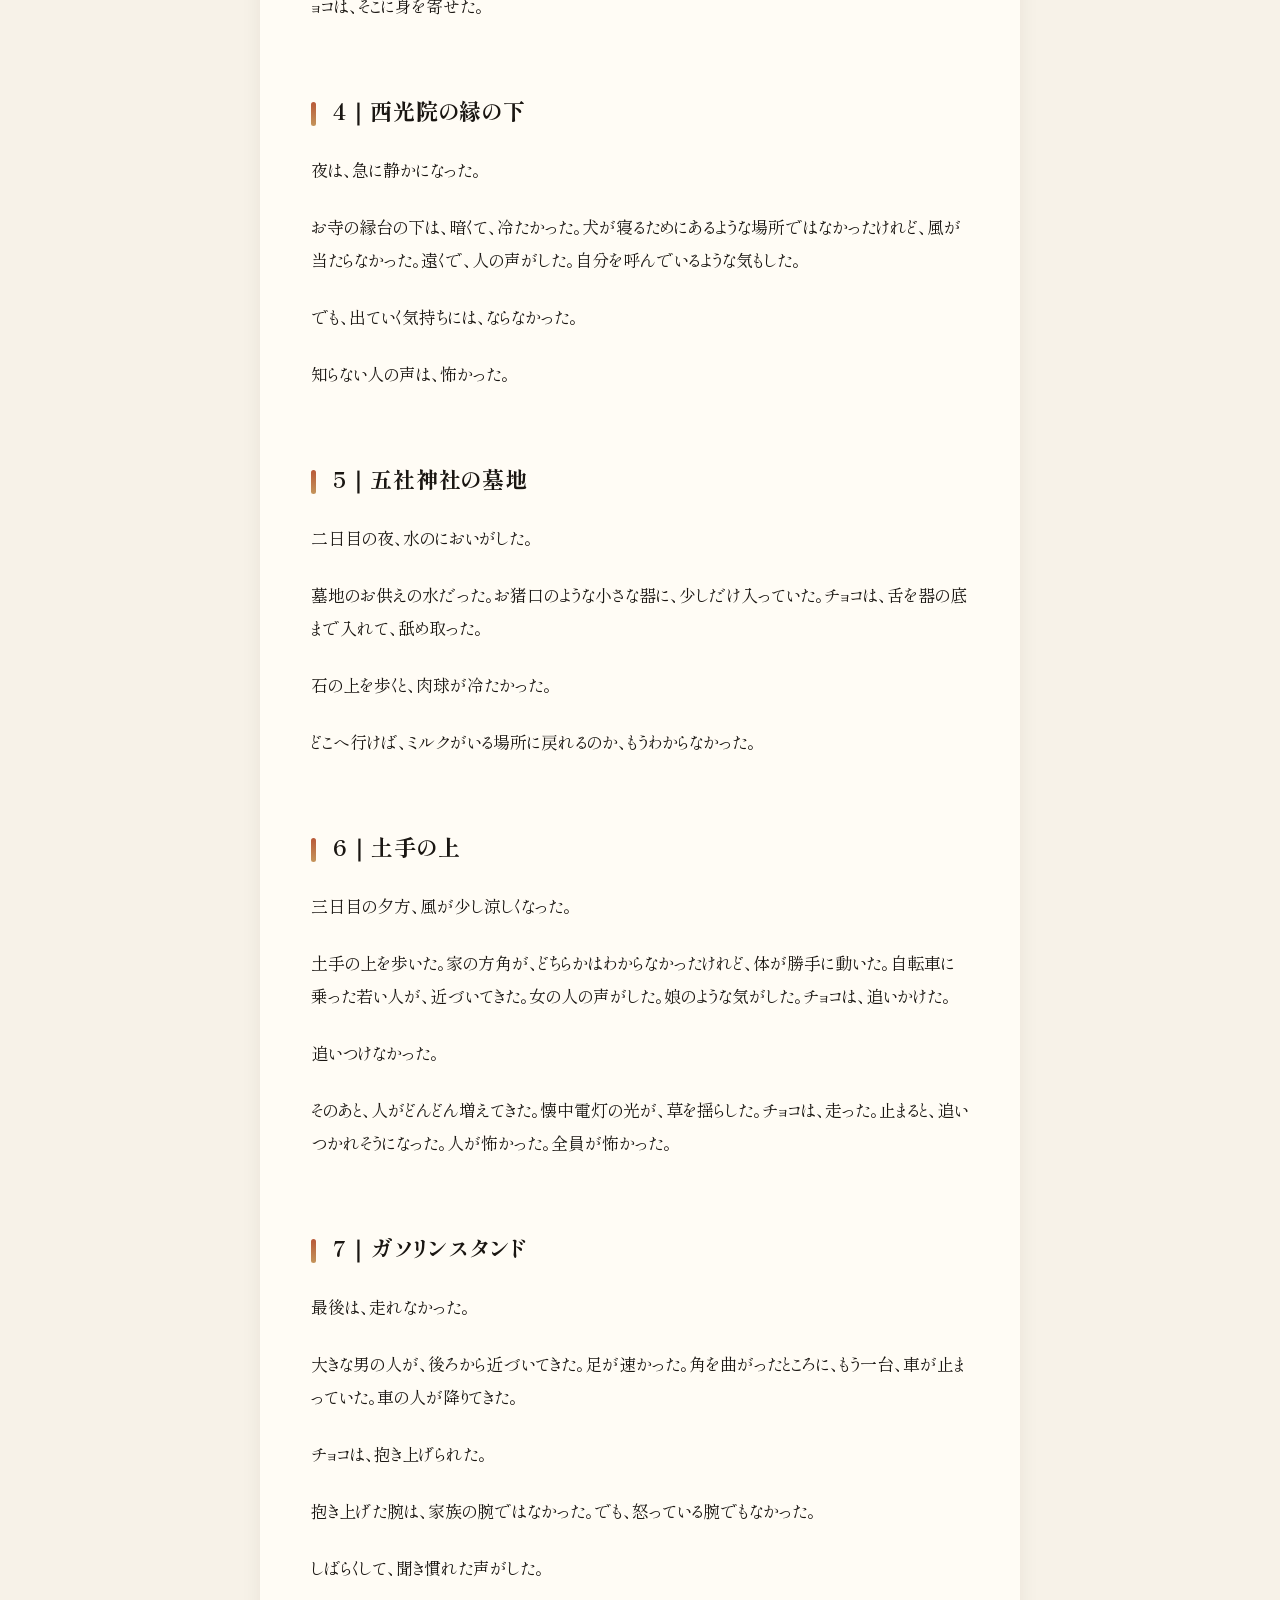
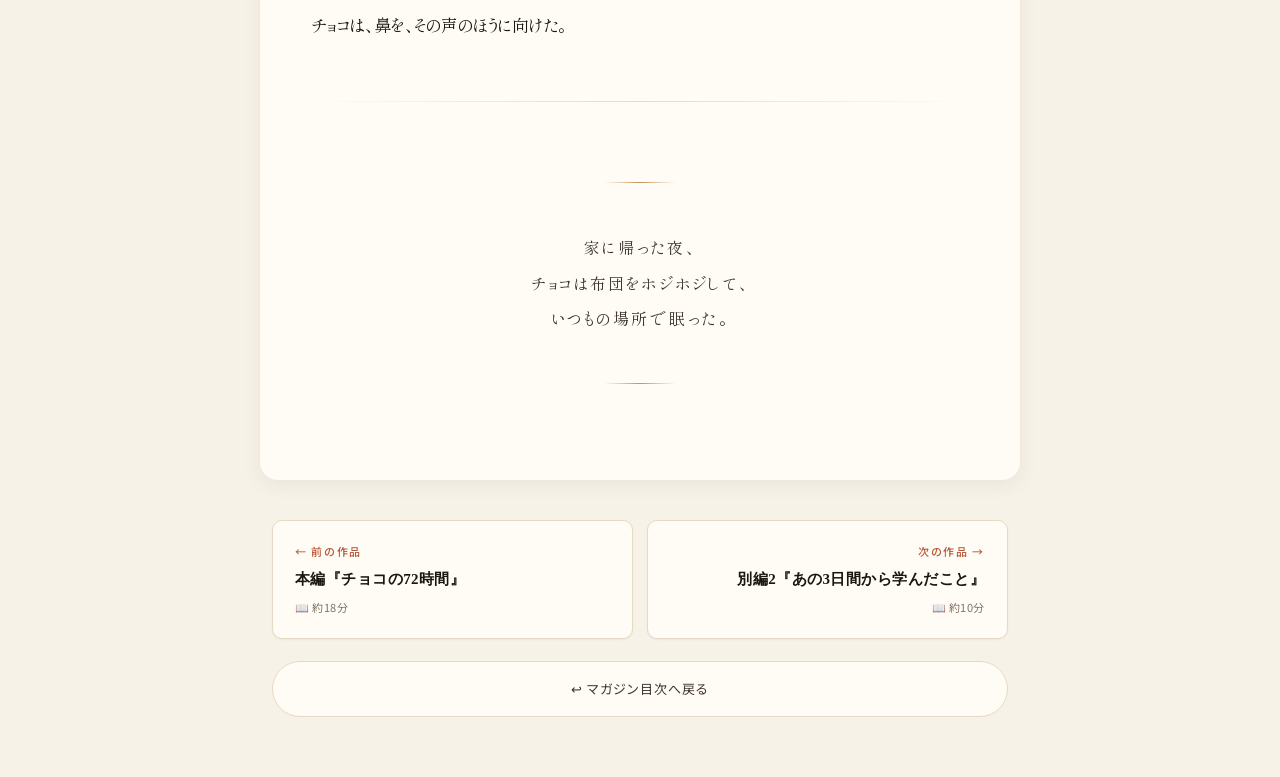
==== commit c1143874: "Add unified navigation system across all pages - New nav.js: shared sticky topbar, article sidebar T" ====
--- a/bouken.html
+++ b/bouken.html
@@ -79,33 +79,7 @@
 
 </div>
 
-<nav class="site-nav">
-  <a href="honpen.html">← 本編</a>｜
-  <a href="index.html">目次</a>｜
-  <a href="kousatsu.html">別編2『あの3日間から学んだこと』→</a>
-</nav>
-
-<button class="back-to-top" id="backToTop" aria-label="トップに戻る">↑</button>
-
-<script>
-(function(){
-  var targets = document.querySelectorAll('h2, h3, blockquote, .note-box, .final-lines');
-  targets.forEach(function(el){ el.classList.add('reveal'); });
-  if ('IntersectionObserver' in window) {
-    var io = new IntersectionObserver(function(entries){
-      entries.forEach(function(entry){
-        if (entry.isIntersecting) { entry.target.classList.add('visible'); io.unobserve(entry.target); }
-      });
-    }, { threshold: 0.1, rootMargin: '0px 0px -40px 0px' });
-    targets.forEach(function(el){ io.observe(el); });
-  } else { targets.forEach(function(el){ el.classList.add('visible'); }); }
-  var btn = document.getElementById('backToTop');
-  window.addEventListener('scroll', function(){
-    if (window.scrollY > 400) btn.classList.add('visible'); else btn.classList.remove('visible');
-  });
-  btn.addEventListener('click', function(){ window.scrollTo({ top: 0, behavior: 'smooth' }); });
-})();
-</script>
+<script src="nav.js"></script>
 
 </body>
 </html>
--- a/style.css
+++ b/style.css
@@ -703,6 +703,380 @@
 @media print {
   body { background: white; }
   .container { box-shadow: none; padding: 20px; border-radius: 0; }
-  nav.site-nav, header.site-header, .progress-bar, .back-to-top, .hero, .stats-strip { display: none; }
+  nav.site-nav, header.site-header, .progress-bar, .back-to-top, .hero, .stats-strip,
+  .topbar, .article-toc, .article-footer, .article-meta-bar { display: none; }
   .toc-card { break-inside: avoid; }
 }
+
+/* =====================================================
+   Topbar (共通スティッキー)
+   ===================================================== */
+.topbar {
+  position: sticky;
+  top: 0;
+  z-index: 100;
+  background: rgba(28, 40, 56, 0.92);
+  backdrop-filter: saturate(140%) blur(12px);
+  -webkit-backdrop-filter: saturate(140%) blur(12px);
+  border-bottom: 1px solid rgba(231, 207, 163, 0.12);
+  color: #f4e8d5;
+}
+.topbar-inner {
+  max-width: 1200px;
+  margin: 0 auto;
+  padding: 10px 20px;
+  display: flex;
+  align-items: center;
+  gap: 16px;
+}
+.topbar-brand {
+  display: flex;
+  align-items: center;
+  gap: 10px;
+  color: #f4e8d5;
+  text-decoration: none;
+  font-family: var(--font-display);
+  letter-spacing: 0.06em;
+  padding: 4px 8px;
+  border-radius: 8px;
+  transition: background 0.2s;
+}
+.topbar-brand:hover { background: rgba(231, 207, 163, 0.08); color: #fff; }
+.topbar-brand.active { background: rgba(231, 207, 163, 0.10); }
+.topbar-brand-mark {
+  font-family: var(--font-mono);
+  font-size: 11px;
+  font-weight: 600;
+  padding: 3px 7px;
+  border-radius: 6px;
+  background: linear-gradient(135deg, var(--accent), var(--accent-deep));
+  color: #fff;
+  letter-spacing: 0.05em;
+}
+.topbar-brand-text {
+  font-size: 14px;
+  font-weight: 600;
+}
+.topbar-links {
+  margin-left: auto;
+  display: flex;
+  gap: 4px;
+  align-items: center;
+  flex-wrap: wrap;
+}
+.topbar-link {
+  font-family: var(--font-sans);
+  font-size: 12px;
+  color: #d8c7a8;
+  text-decoration: none;
+  padding: 6px 12px;
+  border-radius: 100px;
+  letter-spacing: 0.06em;
+  transition: all 0.2s;
+  border: 1px solid transparent;
+  white-space: nowrap;
+}
+.topbar-link:hover {
+  background: rgba(231, 207, 163, 0.10);
+  color: #fff;
+}
+.topbar-link.active {
+  background: rgba(231, 207, 163, 0.15);
+  color: #fff;
+  border-color: rgba(231, 207, 163, 0.25);
+}
+.topbar-link.featured {
+  background: linear-gradient(135deg, var(--accent), var(--accent-deep));
+  color: #fff;
+  font-weight: 500;
+}
+.topbar-link.featured:hover { filter: brightness(1.1); }
+.topbar-link.featured.active {
+  box-shadow: 0 0 0 2px rgba(231, 207, 163, 0.4);
+}
+
+.topbar-toggle {
+  display: none;
+  margin-left: auto;
+  width: 40px; height: 40px;
+  background: transparent;
+  border: 1px solid rgba(231, 207, 163, 0.25);
+  border-radius: 8px;
+  cursor: pointer;
+  padding: 0;
+  flex-direction: column;
+  justify-content: center;
+  align-items: center;
+  gap: 4px;
+}
+.topbar-toggle span {
+  display: block;
+  width: 18px; height: 2px;
+  background: #f4e8d5;
+  transition: transform 0.25s, opacity 0.25s;
+}
+.topbar-toggle.open span:nth-child(1) { transform: translateY(6px) rotate(45deg); }
+.topbar-toggle.open span:nth-child(2) { opacity: 0; }
+.topbar-toggle.open span:nth-child(3) { transform: translateY(-6px) rotate(-45deg); }
+
+@media (max-width: 820px) {
+  .topbar-toggle { display: flex; }
+  .topbar-links {
+    position: absolute;
+    top: 100%; left: 0; right: 0;
+    flex-direction: column;
+    align-items: stretch;
+    gap: 0;
+    background: rgba(20, 29, 44, 0.98);
+    backdrop-filter: blur(12px);
+    padding: 8px 16px 16px;
+    border-bottom: 1px solid rgba(231, 207, 163, 0.12);
+    max-height: 0;
+    overflow: hidden;
+    transition: max-height 0.3s ease, padding 0.3s ease;
+    margin: 0;
+  }
+  .topbar-links.open { max-height: 70vh; padding: 8px 16px 16px; overflow-y: auto; }
+  .topbar-link { padding: 12px 10px; border-radius: 6px; font-size: 13px; }
+  .topbar { position: sticky; }
+  .topbar-inner { position: relative; padding: 8px 14px; }
+}
+
+/* =====================================================
+   Article meta bar (breadcrumb + reading time)
+   ===================================================== */
+.article-meta-bar {
+  display: flex;
+  justify-content: space-between;
+  align-items: center;
+  flex-wrap: wrap;
+  gap: 12px;
+  padding: 10px 14px;
+  margin: 0 0 28px;
+  background: var(--paper-soft);
+  border-radius: var(--radius-sm);
+  border-left: 3px solid var(--gold);
+  font-family: var(--font-sans);
+  font-size: 12px;
+}
+.breadcrumb a {
+  color: var(--ink-muted);
+  text-decoration: none;
+  letter-spacing: 0.04em;
+}
+.breadcrumb a:hover { color: var(--accent); }
+.breadcrumb-sep {
+  color: var(--ink-muted);
+  margin: 0 8px;
+  opacity: 0.6;
+}
+.breadcrumb-current {
+  color: var(--ink);
+  font-weight: 500;
+}
+.reading-time {
+  color: var(--accent-deep);
+  font-weight: 500;
+  letter-spacing: 0.05em;
+  white-space: nowrap;
+}
+
+/* =====================================================
+   Article TOC (sidebar on desktop, inline on mobile)
+   ===================================================== */
+.article-toc {
+  font-family: var(--font-sans);
+  background: var(--paper-soft);
+  border: 1px solid var(--line);
+  border-radius: var(--radius-md);
+  padding: 16px 20px;
+  margin: 0 0 36px;
+  font-size: 13px;
+}
+.article-toc-header {
+  display: flex;
+  align-items: center;
+  gap: 10px;
+  padding-bottom: 10px;
+  border-bottom: 1px solid var(--line-soft);
+  margin-bottom: 10px;
+}
+.article-toc-label {
+  font-family: var(--font-display);
+  font-weight: 700;
+  color: var(--ink);
+  font-size: 14px;
+  letter-spacing: 0.08em;
+}
+.article-toc-count {
+  font-size: 10.5px;
+  color: var(--ink-muted);
+  background: var(--bg-alt);
+  padding: 2px 8px;
+  border-radius: 100px;
+  letter-spacing: 0.1em;
+}
+.article-toc-toggle {
+  margin-left: auto;
+  background: transparent;
+  border: none;
+  color: var(--ink-muted);
+  cursor: pointer;
+  font-size: 16px;
+  padding: 0 4px;
+  transition: transform 0.25s;
+}
+.article-toc.collapsed .article-toc-toggle { transform: rotate(-90deg); }
+.article-toc-list {
+  list-style: none;
+  margin: 0; padding: 0;
+  max-height: 600px;
+  overflow: hidden;
+  transition: max-height 0.3s ease;
+}
+.article-toc.collapsed .article-toc-list { max-height: 0; }
+.article-toc-list li {
+  margin: 0;
+  padding: 0;
+  counter-increment: toc-counter;
+}
+.article-toc-list { counter-reset: toc-counter; }
+.article-toc-list a {
+  display: block;
+  padding: 7px 8px 7px 28px;
+  color: var(--ink-soft);
+  text-decoration: none;
+  border-radius: 6px;
+  line-height: 1.5;
+  position: relative;
+  transition: all 0.18s;
+  font-size: 12.5px;
+}
+.article-toc-list a::before {
+  content: counter(toc-counter, decimal-leading-zero);
+  position: absolute;
+  left: 6px; top: 8px;
+  font-family: var(--font-mono);
+  font-size: 10px;
+  color: var(--gold);
+  font-weight: 500;
+}
+.article-toc-list a:hover {
+  background: var(--bg-alt);
+  color: var(--accent-deep);
+}
+.article-toc-list a.active {
+  background: var(--accent-soft);
+  color: var(--accent-deep);
+  font-weight: 600;
+}
+.article-toc-list a.active::before { color: var(--accent); }
+
+@media (min-width: 1200px) {
+  .article-toc {
+    position: fixed;
+    top: 80px;
+    left: max(20px, calc(50% - 580px));
+    width: 220px;
+    max-height: calc(100vh - 120px);
+    overflow-y: auto;
+    margin: 0;
+    z-index: 10;
+  }
+  .article-toc-list { max-height: none; }
+}
+
+/* =====================================================
+   Article footer (prev/next + back home)
+   ===================================================== */
+.article-footer {
+  max-width: 760px;
+  margin: 40px auto 60px;
+  padding: 0 12px;
+}
+.nav-cards {
+  display: grid;
+  grid-template-columns: 1fr 1fr;
+  gap: 14px;
+}
+.nav-card {
+  display: flex;
+  flex-direction: column;
+  gap: 6px;
+  padding: 20px 22px;
+  background: var(--paper);
+  border: 1px solid var(--line);
+  border-radius: var(--radius-md);
+  text-decoration: none;
+  color: var(--ink);
+  font-family: var(--font-sans);
+  transition: all 0.25s ease;
+  box-shadow: var(--shadow-sm);
+  min-height: 96px;
+}
+.nav-card:hover {
+  border-color: var(--gold);
+  transform: translateY(-3px);
+  box-shadow: var(--shadow-md);
+}
+.nav-card.nav-next { text-align: right; }
+.nav-card-label {
+  font-size: 11px;
+  letter-spacing: 0.15em;
+  color: var(--accent);
+  font-weight: 500;
+  text-transform: uppercase;
+}
+.nav-card-title {
+  font-family: var(--font-display);
+  font-size: 15px;
+  font-weight: 600;
+  color: var(--ink);
+  line-height: 1.5;
+  letter-spacing: 0.03em;
+}
+.nav-card-time {
+  font-size: 11px;
+  color: var(--ink-muted);
+  letter-spacing: 0.05em;
+  margin-top: auto;
+}
+.nav-card-empty {
+  background: transparent;
+  border: 1px dashed var(--line);
+  box-shadow: none;
+  cursor: default;
+}
+.nav-card-empty:hover { transform: none; border-color: var(--line); box-shadow: none; }
+.back-home {
+  display: block;
+  text-align: center;
+  margin-top: 22px;
+  padding: 14px 24px;
+  font-family: var(--font-sans);
+  font-size: 13px;
+  color: var(--ink-soft);
+  text-decoration: none;
+  background: var(--paper);
+  border: 1px solid var(--line);
+  border-radius: 100px;
+  letter-spacing: 0.08em;
+  transition: all 0.25s;
+}
+.back-home:hover {
+  background: var(--night);
+  color: var(--gold-light);
+  border-color: var(--night);
+  transform: translateY(-2px);
+  box-shadow: var(--shadow-md);
+}
+
+@media (max-width: 640px) {
+  .nav-cards { grid-template-columns: 1fr; }
+  .nav-card-empty { display: none; }
+  .article-footer { padding: 0 12px; }
+}
+
+/* Shift hero to account for topbar */
+body > .topbar + .hero { margin-top: 0; }
+
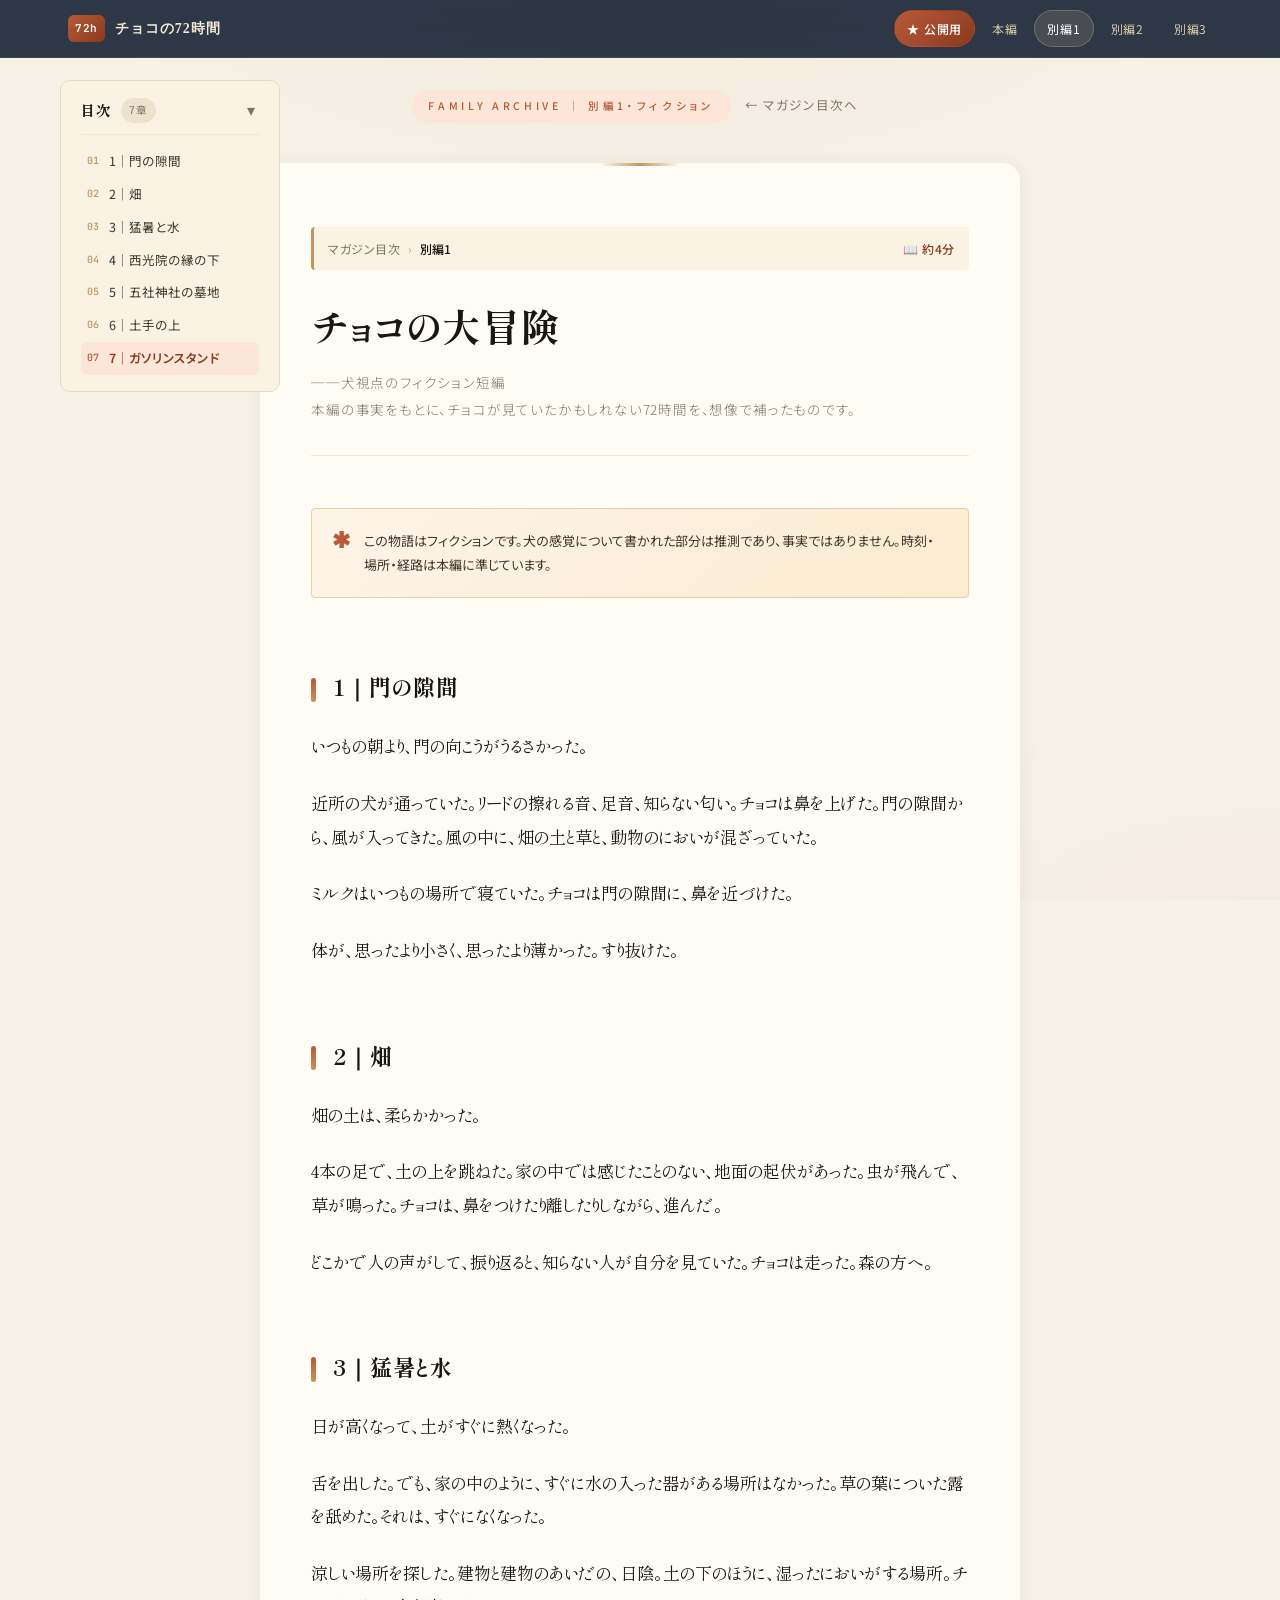
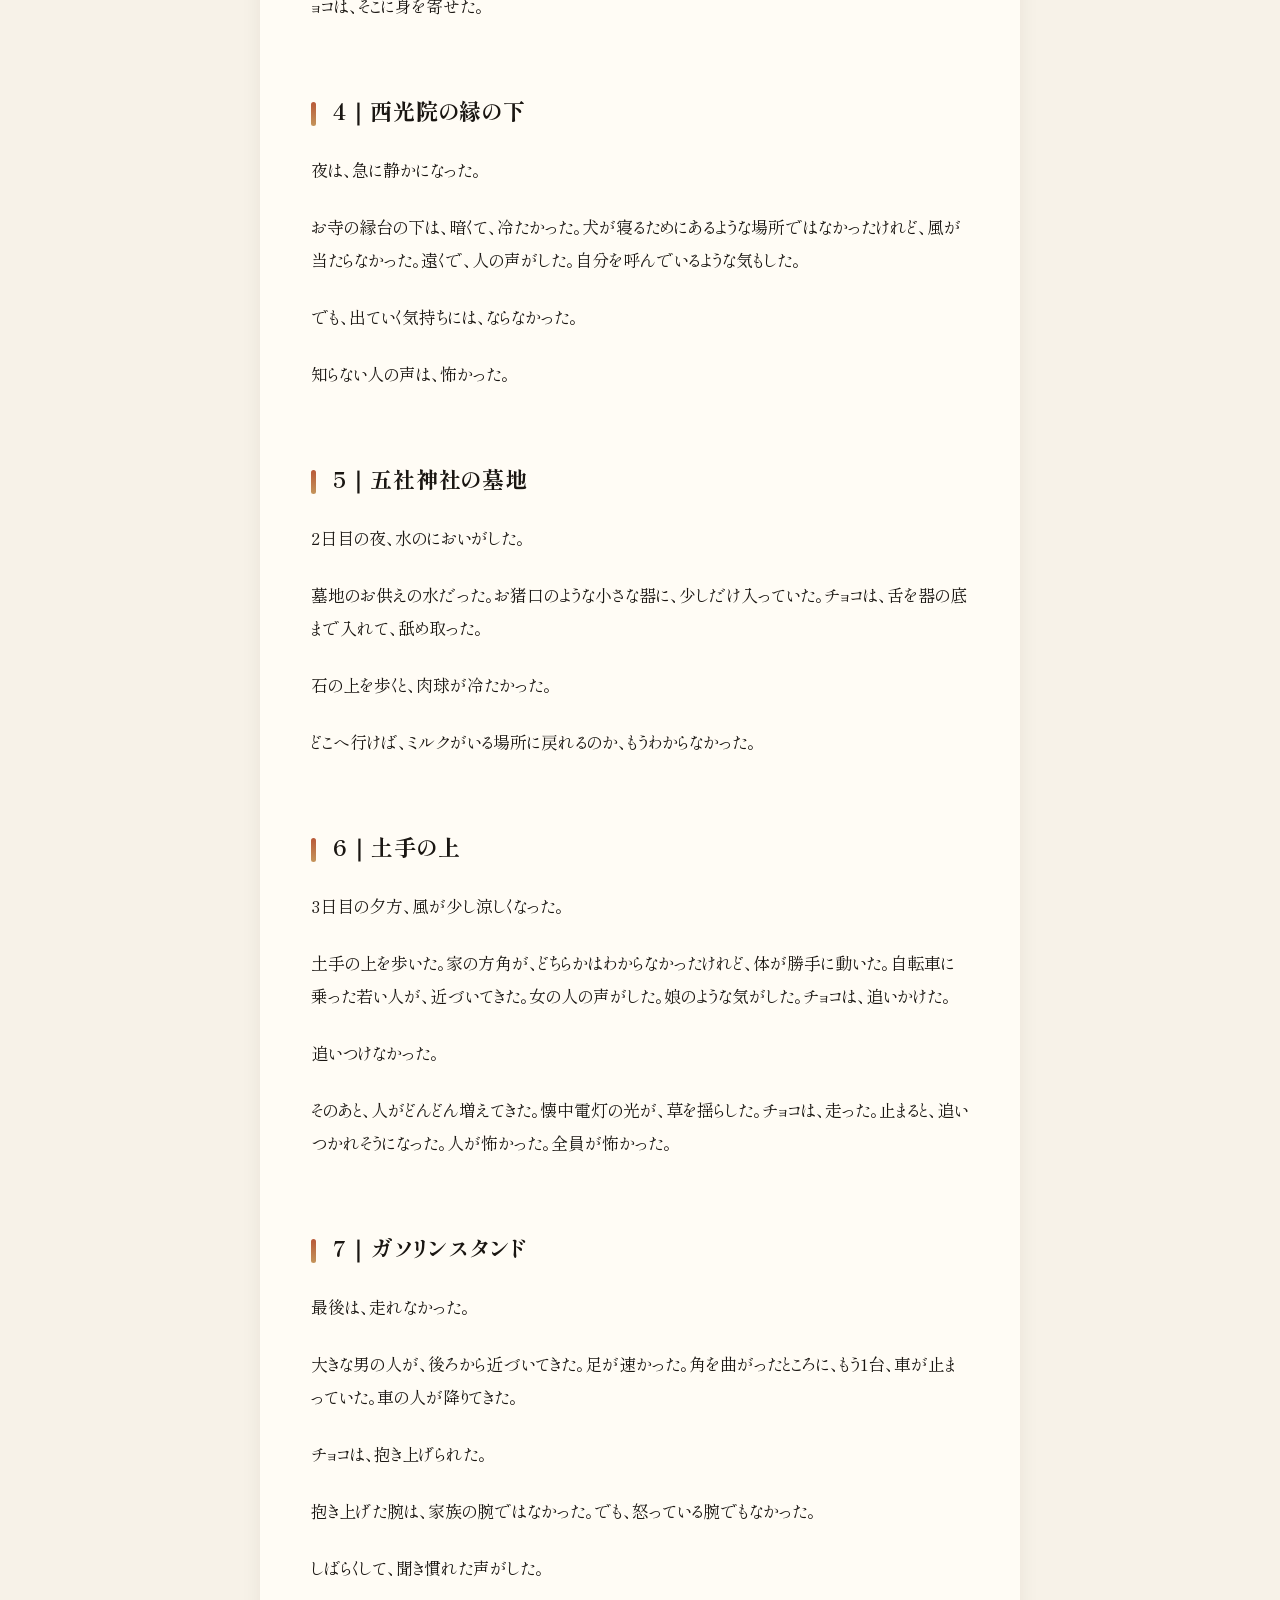
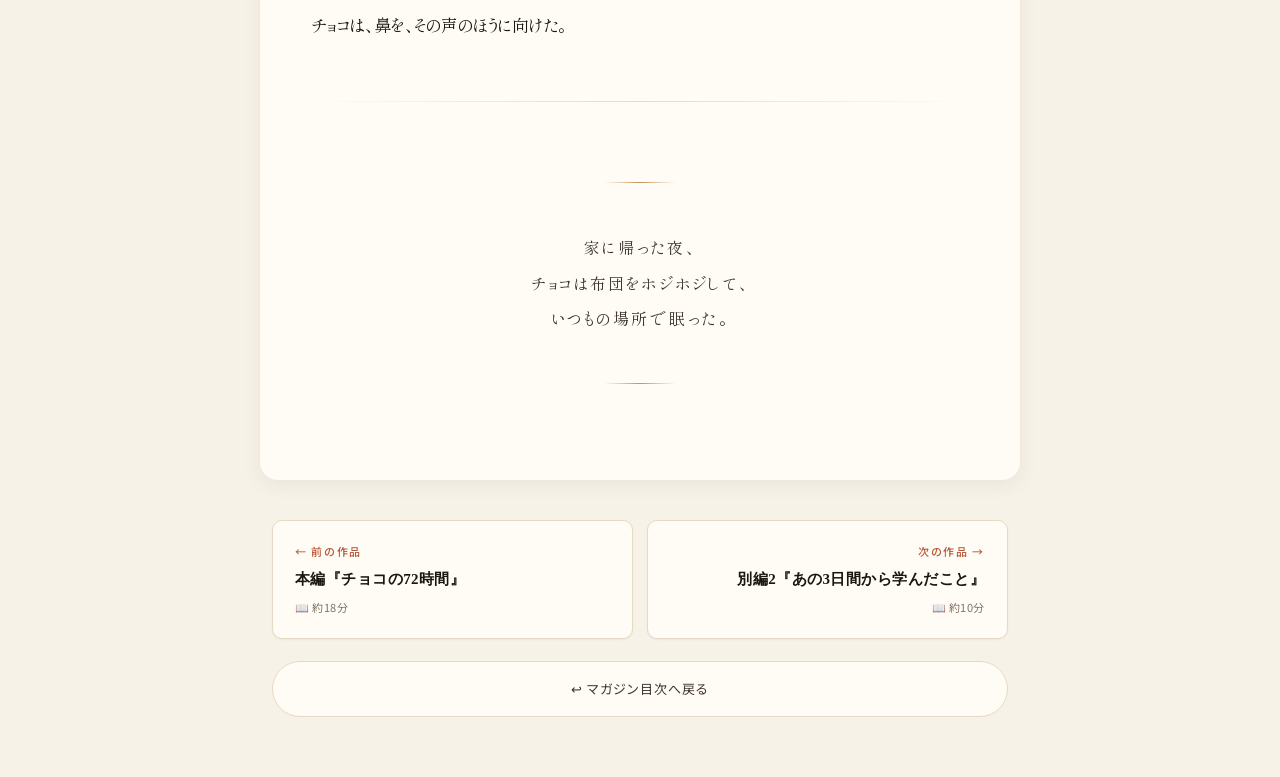
==== commit c9a442d1: "Copy-edit: numerals to Arabic, soften inappropriate phrasings - 漢数字を算用数字へ統一（九時→9時、七十二時間→72時間、十六人→16人" ====
--- a/bouken.html
+++ b/bouken.html
@@ -20,7 +20,7 @@
   <h1>チョコの大冒険</h1>
   <p class="subtitle">
     ──犬視点のフィクション短編<br>
-    本編の事実をもとに、チョコが見ていたかもしれない72時間を想像で補ったものです。
+    本編の事実をもとに、チョコが見ていたかもしれない72時間を、想像で補ったものです。
   </p>
 
   <div class="note-box">
@@ -35,7 +35,7 @@
 
   <h2>2｜畑</h2>
   <p>畑の土は、柔らかかった。</p>
-  <p>四本の足で、土の上を跳ねた。家の中では感じたことのない、地面の起伏があった。虫が飛んで、草が鳴った。チョコは、鼻をつけたり離したりしながら、進んだ。</p>
+  <p>4本の足で、土の上を跳ねた。家の中では感じたことのない、地面の起伏があった。虫が飛んで、草が鳴った。チョコは、鼻をつけたり離したりしながら、進んだ。</p>
   <p>どこかで人の声がして、振り返ると、知らない人が自分を見ていた。チョコは走った。森の方へ。</p>
 
   <h2>3｜猛暑と水</h2>
@@ -50,20 +50,20 @@
   <p>知らない人の声は、怖かった。</p>
 
   <h2>5｜五社神社の墓地</h2>
-  <p>二日目の夜、水のにおいがした。</p>
+  <p>2日目の夜、水のにおいがした。</p>
   <p>墓地のお供えの水だった。お猪口のような小さな器に、少しだけ入っていた。チョコは、舌を器の底まで入れて、舐め取った。</p>
   <p>石の上を歩くと、肉球が冷たかった。</p>
   <p>どこへ行けば、ミルクがいる場所に戻れるのか、もうわからなかった。</p>
 
   <h2>6｜土手の上</h2>
-  <p>三日目の夕方、風が少し涼しくなった。</p>
+  <p>3日目の夕方、風が少し涼しくなった。</p>
   <p>土手の上を歩いた。家の方角が、どちらかはわからなかったけれど、体が勝手に動いた。自転車に乗った若い人が、近づいてきた。女の人の声がした。娘のような気がした。チョコは、追いかけた。</p>
   <p>追いつけなかった。</p>
   <p>そのあと、人がどんどん増えてきた。懐中電灯の光が、草を揺らした。チョコは、走った。止まると、追いつかれそうになった。人が怖かった。全員が怖かった。</p>
 
   <h2>7｜ガソリンスタンド</h2>
   <p>最後は、走れなかった。</p>
-  <p>大きな男の人が、後ろから近づいてきた。足が速かった。角を曲がったところに、もう一台、車が止まっていた。車の人が降りてきた。</p>
+  <p>大きな男の人が、後ろから近づいてきた。足が速かった。角を曲がったところに、もう1台、車が止まっていた。車の人が降りてきた。</p>
   <p>チョコは、抱き上げられた。</p>
   <p>抱き上げた腕は、家族の腕ではなかった。でも、怒っている腕でもなかった。</p>
   <p>しばらくして、聞き慣れた声がした。</p>
--- a/style.css
+++ b/style.css
@@ -386,6 +386,7 @@
    TOC cards
    ========================================== */
 .toc-card {
+  display: block;
   position: relative;
   border: 1px solid var(--line);
   padding: 28px 32px;
@@ -395,7 +396,11 @@
   transition: all 0.3s ease;
   box-shadow: var(--shadow-sm);
   overflow: hidden;
-}
+  text-decoration: none;
+  color: inherit;
+  cursor: pointer;
+}
+.toc-card:hover { color: inherit; }
 .toc-card::before {
   content: "";
   position: absolute;
@@ -420,13 +425,10 @@
   margin-top: 0; margin-bottom: 12px;
   font-size: clamp(16px, 1vw + 0.4rem, 18px);
   font-weight: 700;
-}
-.toc-card a {
   color: var(--ink);
-  text-decoration: none;
   transition: color 0.2s;
 }
-.toc-card:hover a { color: var(--accent-deep); }
+.toc-card:hover h3 { color: var(--accent-deep); }
 .toc-card p { font-size: 14px; line-height: 1.85; color: var(--ink-soft); margin: 0; }
 .toc-card .toc-meta {
   display: inline-block;
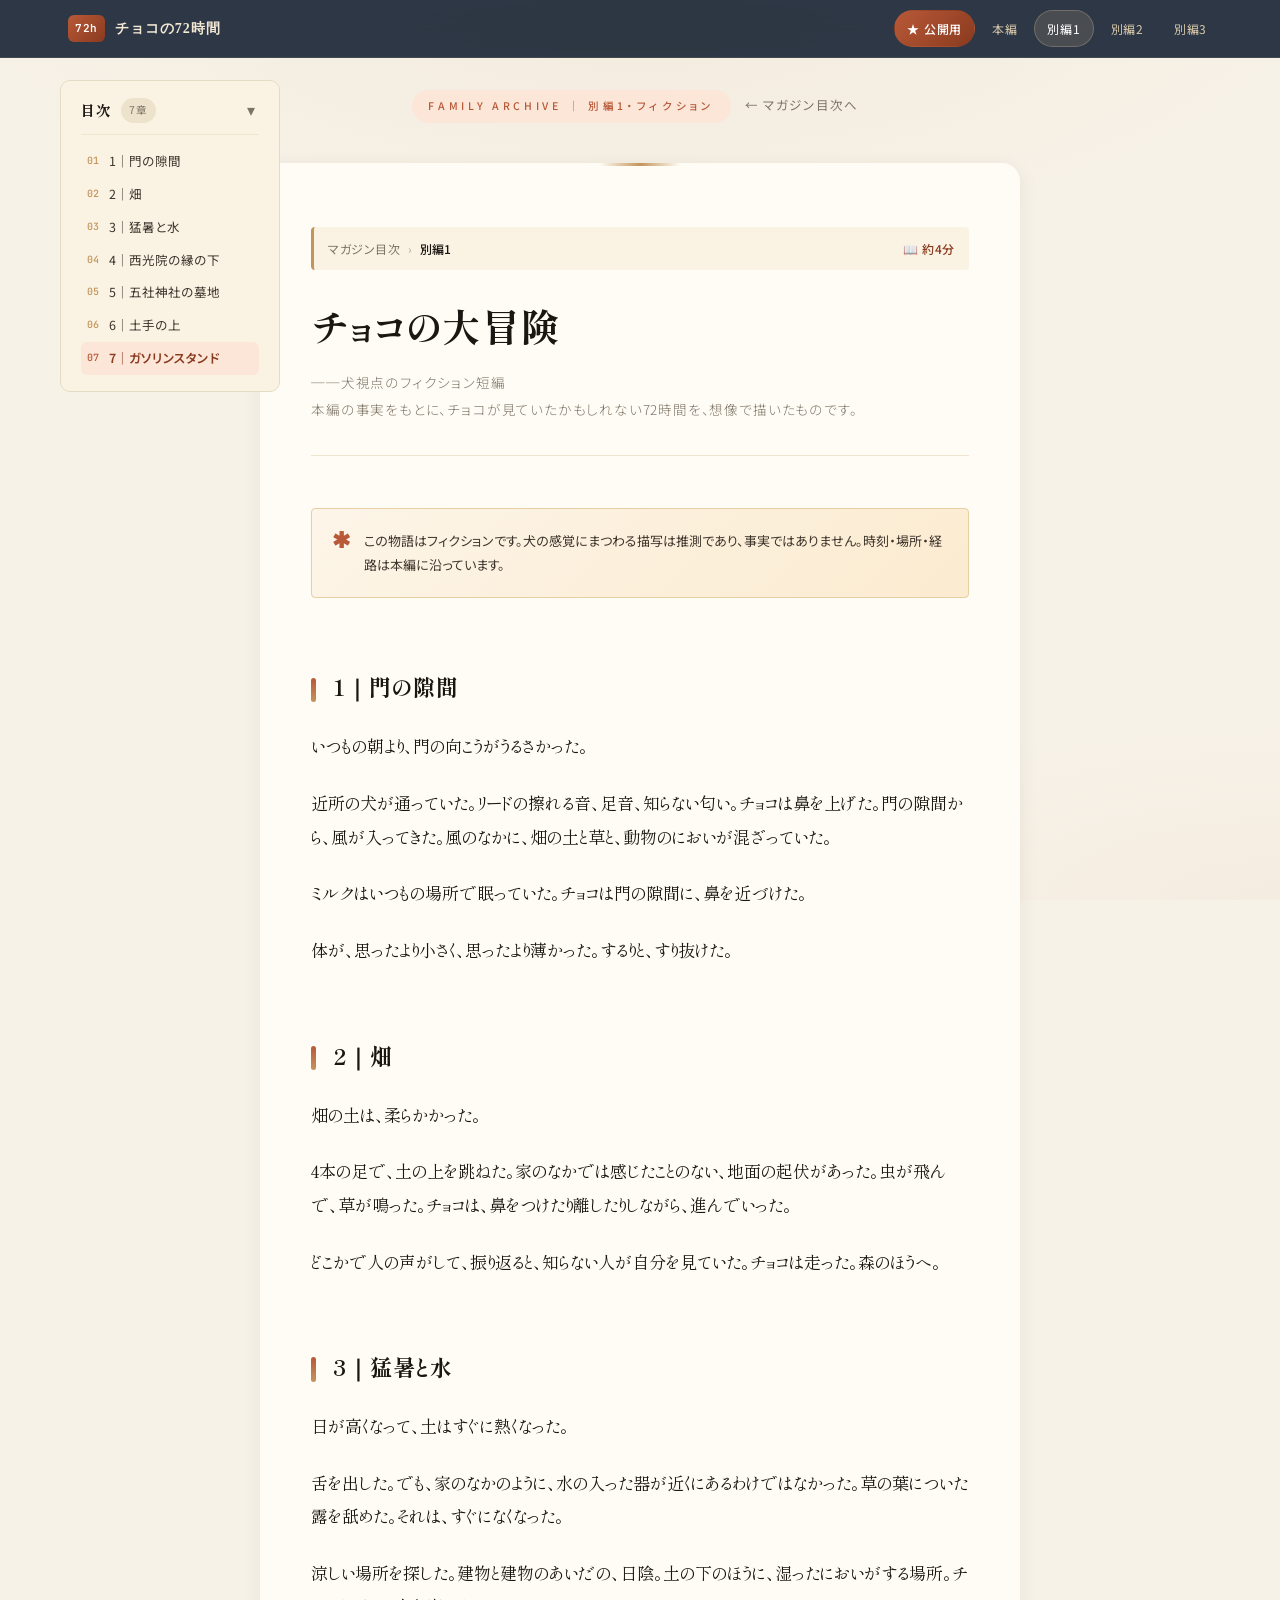
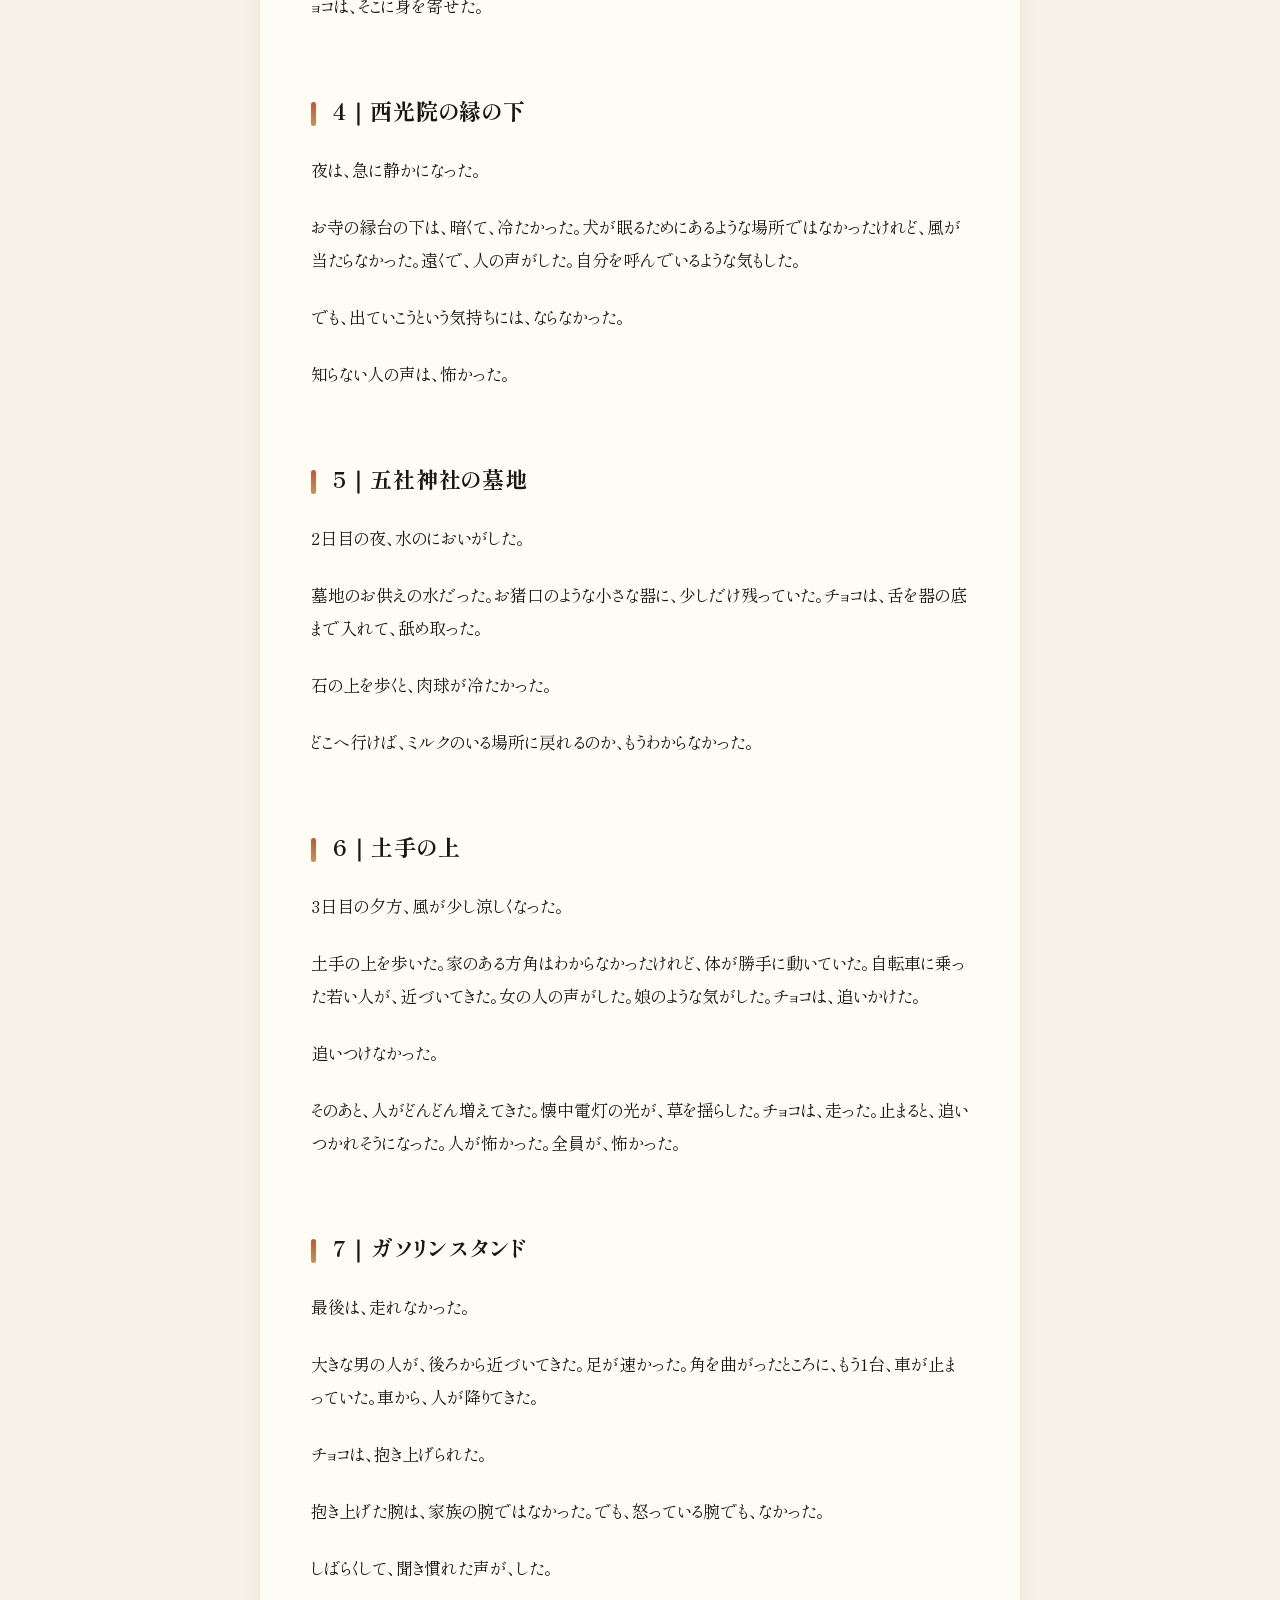
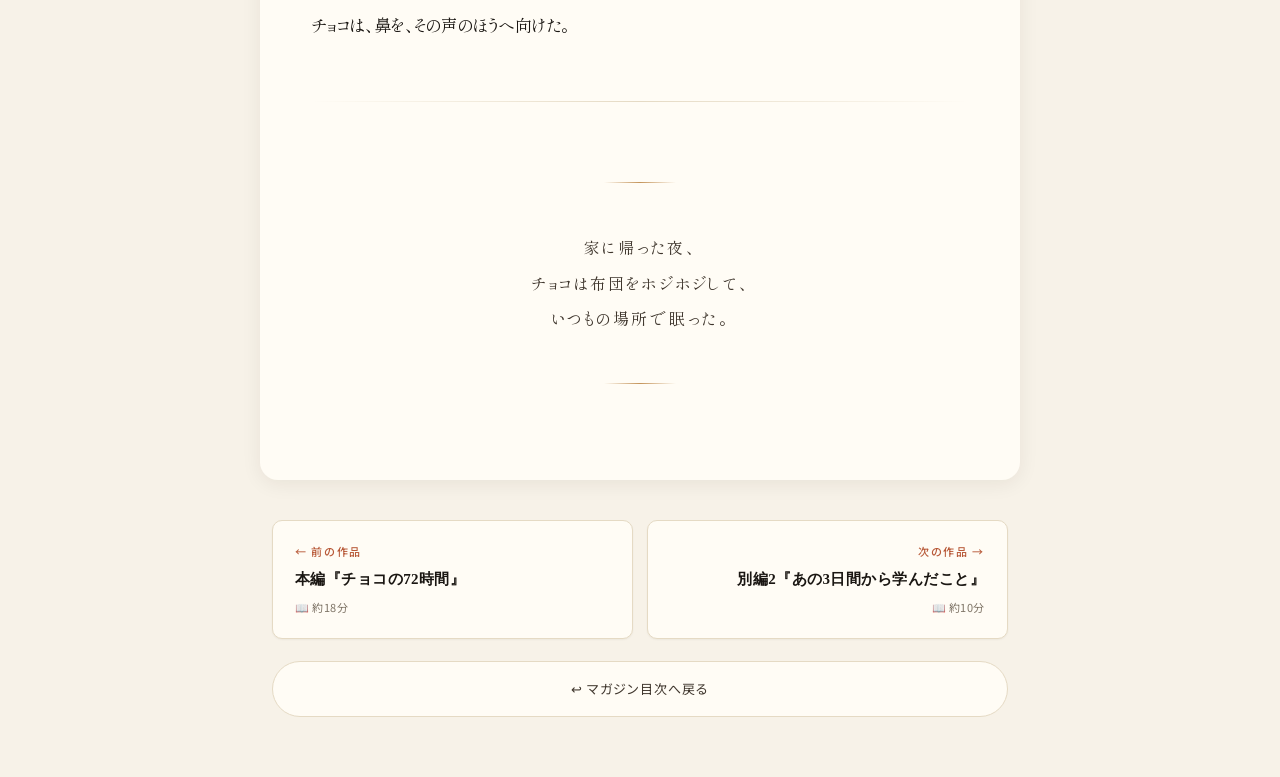
==== commit d4ba97b3: "Polish: natural Japanese phrasing across all pages - index hero: 「16人の他人」→「16人のボランティアたち」 - 「他人」系の冷たい" ====
--- a/bouken.html
+++ b/bouken.html
@@ -20,54 +20,54 @@
   <h1>チョコの大冒険</h1>
   <p class="subtitle">
     ──犬視点のフィクション短編<br>
-    本編の事実をもとに、チョコが見ていたかもしれない72時間を、想像で補ったものです。
+    本編の事実をもとに、チョコが見ていたかもしれない72時間を、想像で描いたものです。
   </p>
 
   <div class="note-box">
-    この物語はフィクションです。犬の感覚について書かれた部分は推測であり、事実ではありません。時刻・場所・経路は本編に準じています。
+    この物語はフィクションです。犬の感覚にまつわる描写は推測であり、事実ではありません。時刻・場所・経路は本編に沿っています。
   </div>
 
   <h2>1｜門の隙間</h2>
   <p>いつもの朝より、門の向こうがうるさかった。</p>
-  <p>近所の犬が通っていた。リードの擦れる音、足音、知らない匂い。チョコは鼻を上げた。門の隙間から、風が入ってきた。風の中に、畑の土と草と、動物のにおいが混ざっていた。</p>
-  <p>ミルクはいつもの場所で寝ていた。チョコは門の隙間に、鼻を近づけた。</p>
-  <p>体が、思ったより小さく、思ったより薄かった。すり抜けた。</p>
+  <p>近所の犬が通っていた。リードの擦れる音、足音、知らない匂い。チョコは鼻を上げた。門の隙間から、風が入ってきた。風のなかに、畑の土と草と、動物のにおいが混ざっていた。</p>
+  <p>ミルクはいつもの場所で眠っていた。チョコは門の隙間に、鼻を近づけた。</p>
+  <p>体が、思ったより小さく、思ったより薄かった。するりと、すり抜けた。</p>
 
   <h2>2｜畑</h2>
   <p>畑の土は、柔らかかった。</p>
-  <p>4本の足で、土の上を跳ねた。家の中では感じたことのない、地面の起伏があった。虫が飛んで、草が鳴った。チョコは、鼻をつけたり離したりしながら、進んだ。</p>
-  <p>どこかで人の声がして、振り返ると、知らない人が自分を見ていた。チョコは走った。森の方へ。</p>
+  <p>4本の足で、土の上を跳ねた。家のなかでは感じたことのない、地面の起伏があった。虫が飛んで、草が鳴った。チョコは、鼻をつけたり離したりしながら、進んでいった。</p>
+  <p>どこかで人の声がして、振り返ると、知らない人が自分を見ていた。チョコは走った。森のほうへ。</p>
 
   <h2>3｜猛暑と水</h2>
-  <p>日が高くなって、土がすぐに熱くなった。</p>
-  <p>舌を出した。でも、家の中のように、すぐに水の入った器がある場所はなかった。草の葉についた露を舐めた。それは、すぐになくなった。</p>
+  <p>日が高くなって、土はすぐに熱くなった。</p>
+  <p>舌を出した。でも、家のなかのように、水の入った器が近くにあるわけではなかった。草の葉についた露を舐めた。それは、すぐになくなった。</p>
   <p>涼しい場所を探した。建物と建物のあいだの、日陰。土の下のほうに、湿ったにおいがする場所。チョコは、そこに身を寄せた。</p>
 
   <h2>4｜西光院の縁の下</h2>
   <p>夜は、急に静かになった。</p>
-  <p>お寺の縁台の下は、暗くて、冷たかった。犬が寝るためにあるような場所ではなかったけれど、風が当たらなかった。遠くで、人の声がした。自分を呼んでいるような気もした。</p>
-  <p>でも、出ていく気持ちには、ならなかった。</p>
+  <p>お寺の縁台の下は、暗くて、冷たかった。犬が眠るためにあるような場所ではなかったけれど、風が当たらなかった。遠くで、人の声がした。自分を呼んでいるような気もした。</p>
+  <p>でも、出ていこうという気持ちには、ならなかった。</p>
   <p>知らない人の声は、怖かった。</p>
 
   <h2>5｜五社神社の墓地</h2>
   <p>2日目の夜、水のにおいがした。</p>
-  <p>墓地のお供えの水だった。お猪口のような小さな器に、少しだけ入っていた。チョコは、舌を器の底まで入れて、舐め取った。</p>
+  <p>墓地のお供えの水だった。お猪口のような小さな器に、少しだけ残っていた。チョコは、舌を器の底まで入れて、舐め取った。</p>
   <p>石の上を歩くと、肉球が冷たかった。</p>
-  <p>どこへ行けば、ミルクがいる場所に戻れるのか、もうわからなかった。</p>
+  <p>どこへ行けば、ミルクのいる場所に戻れるのか、もうわからなかった。</p>
 
   <h2>6｜土手の上</h2>
   <p>3日目の夕方、風が少し涼しくなった。</p>
-  <p>土手の上を歩いた。家の方角が、どちらかはわからなかったけれど、体が勝手に動いた。自転車に乗った若い人が、近づいてきた。女の人の声がした。娘のような気がした。チョコは、追いかけた。</p>
+  <p>土手の上を歩いた。家のある方角はわからなかったけれど、体が勝手に動いていた。自転車に乗った若い人が、近づいてきた。女の人の声がした。娘のような気がした。チョコは、追いかけた。</p>
   <p>追いつけなかった。</p>
-  <p>そのあと、人がどんどん増えてきた。懐中電灯の光が、草を揺らした。チョコは、走った。止まると、追いつかれそうになった。人が怖かった。全員が怖かった。</p>
+  <p>そのあと、人がどんどん増えてきた。懐中電灯の光が、草を揺らした。チョコは、走った。止まると、追いつかれそうになった。人が怖かった。全員が、怖かった。</p>
 
   <h2>7｜ガソリンスタンド</h2>
   <p>最後は、走れなかった。</p>
-  <p>大きな男の人が、後ろから近づいてきた。足が速かった。角を曲がったところに、もう1台、車が止まっていた。車の人が降りてきた。</p>
+  <p>大きな男の人が、後ろから近づいてきた。足が速かった。角を曲がったところに、もう1台、車が止まっていた。車から、人が降りてきた。</p>
   <p>チョコは、抱き上げられた。</p>
-  <p>抱き上げた腕は、家族の腕ではなかった。でも、怒っている腕でもなかった。</p>
-  <p>しばらくして、聞き慣れた声がした。</p>
-  <p>チョコは、鼻を、その声のほうに向けた。</p>
+  <p>抱き上げた腕は、家族の腕ではなかった。でも、怒っている腕でも、なかった。</p>
+  <p>しばらくして、聞き慣れた声が、した。</p>
+  <p>チョコは、鼻を、その声のほうへ向けた。</p>
 
   <hr>
 
